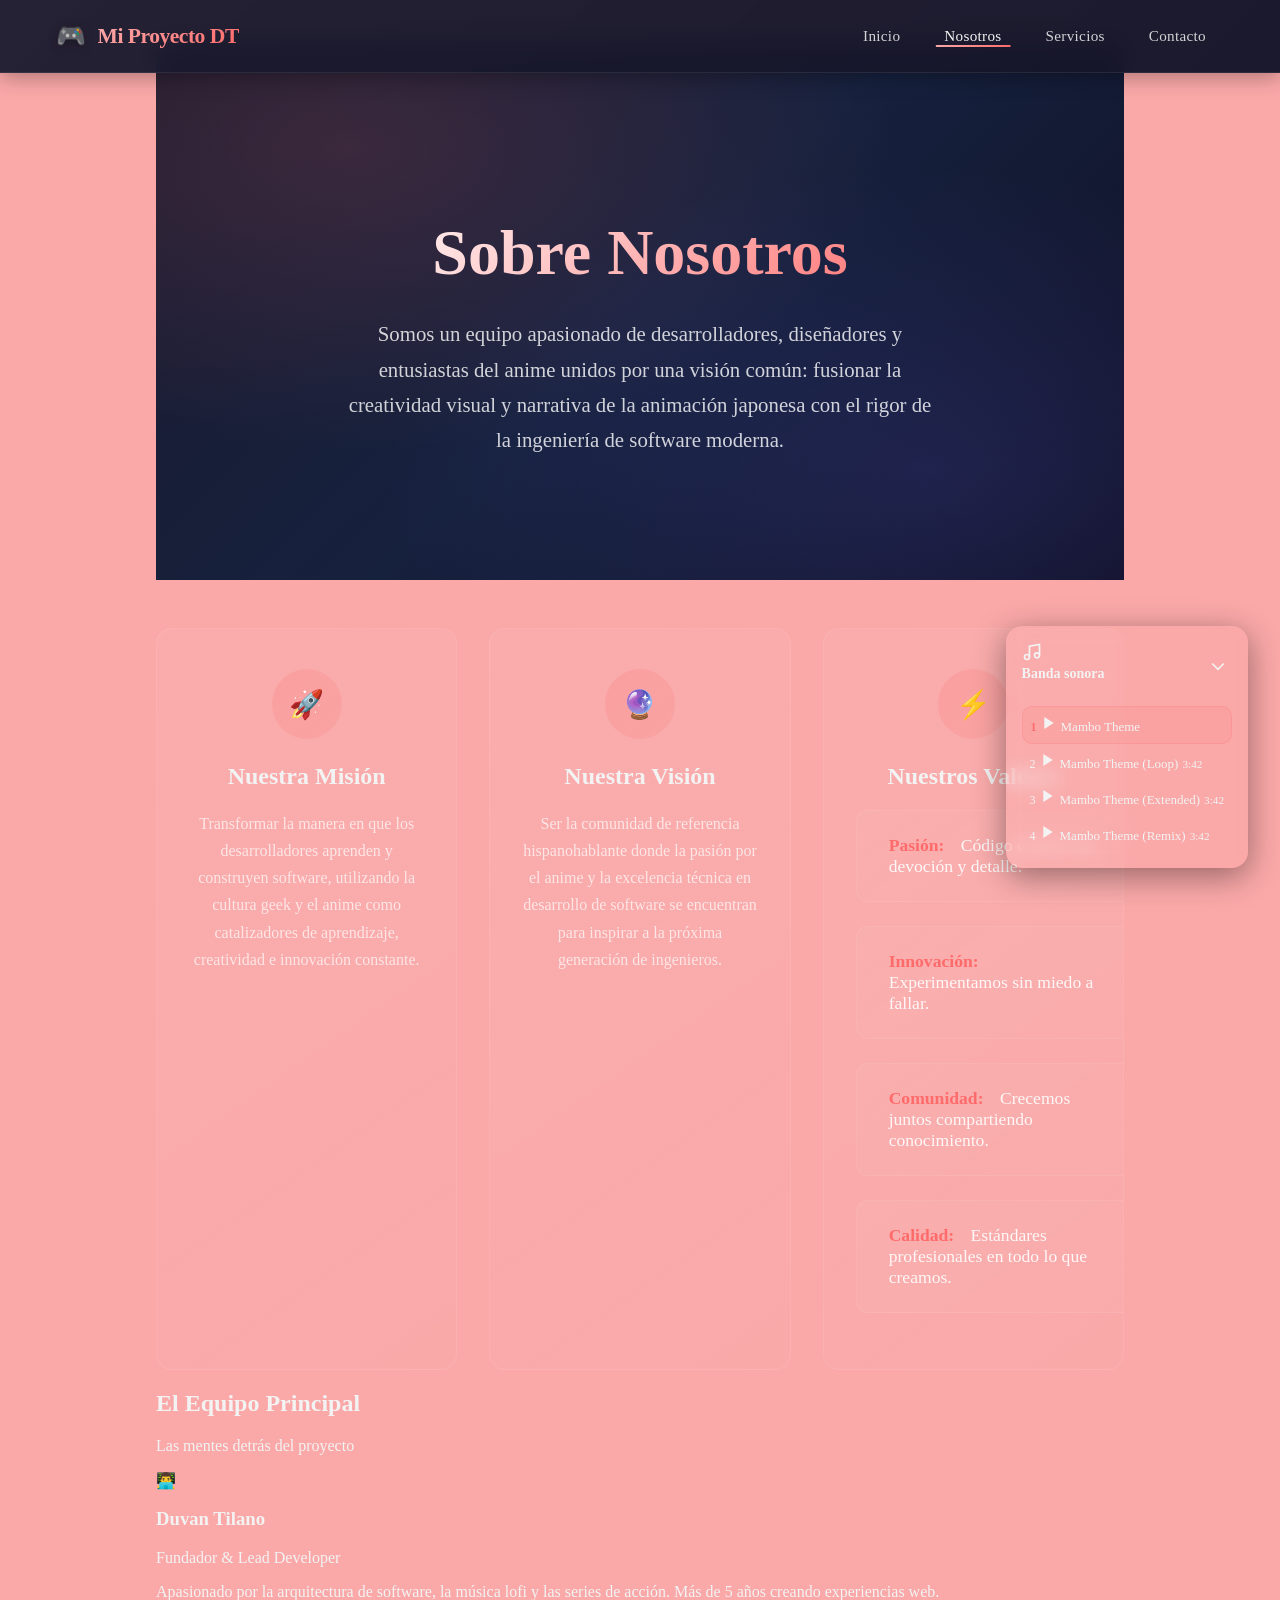
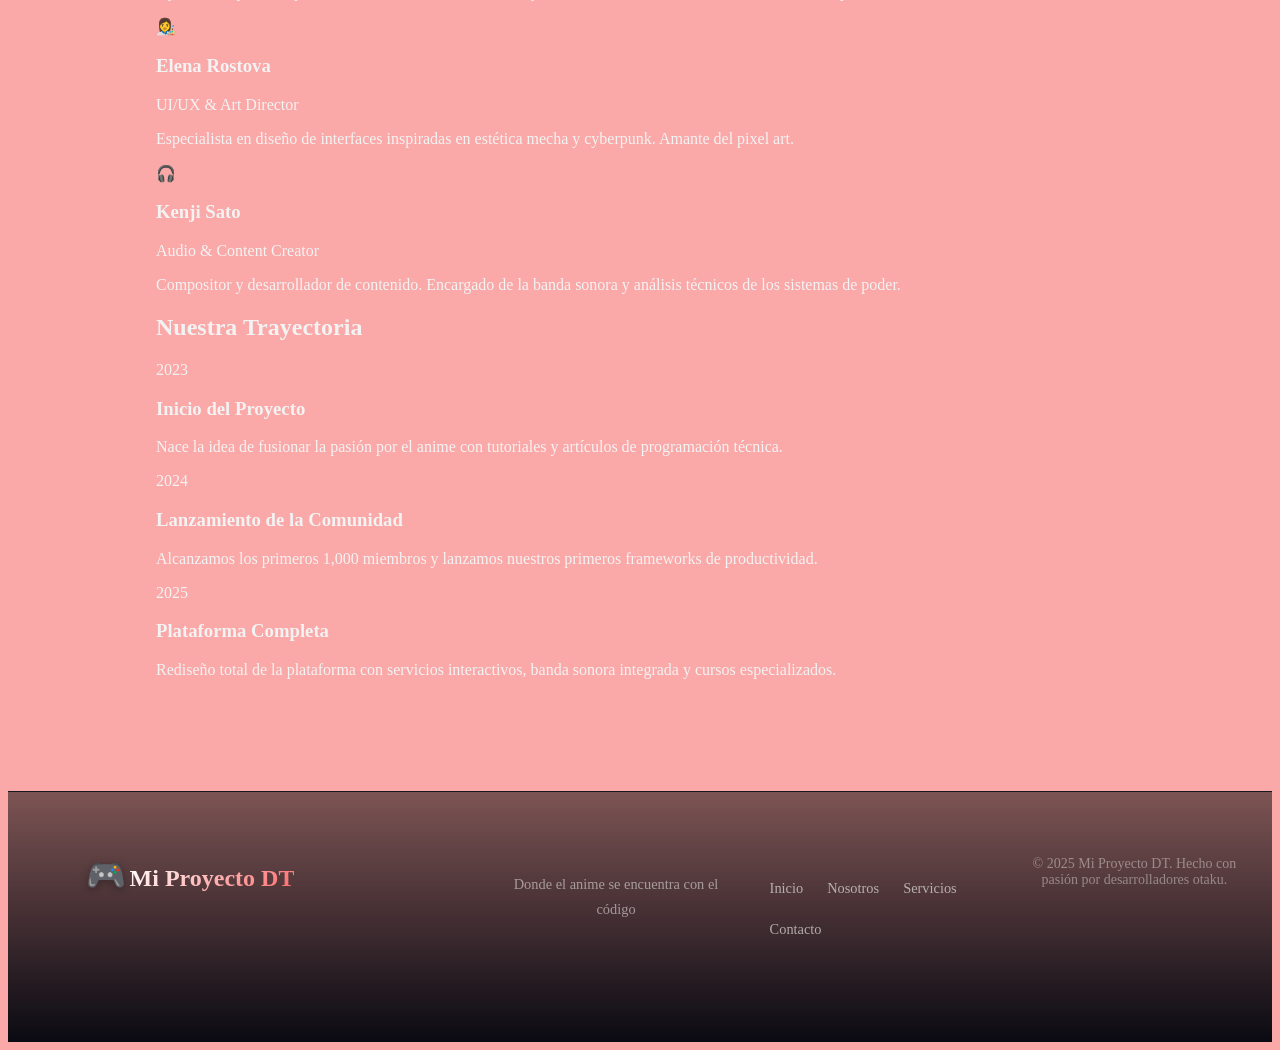
==== about-us.html @ bd137a47 "org" ====
<!doctype html>
<html lang="es" data-theme="dark">

<head>
  <meta charset="UTF-8" />
  <meta name="viewport" content="width=device-width, initial-scale=1.0" />
  <meta name="description" content="Conoce la historia, visión y equipo de Mi Proyecto DT" />
  <title>Sobre Nosotros - Mi Proyecto DT</title>
  <link rel="stylesheet" href="styles.css" />
</head>

<body>

  <header class="navigation-bar" role="navigation" aria-label="Main navigation">
    <nav class="nav-container">
      <a href="index.html" class="nav-logo" aria-label="Mi Proyecto DT - Home">
        <span class="logo-icon" aria-hidden="true">🎮</span>
        <span class="logo-text">Mi Proyecto DT</span>
      </a>
      <ul class="nav-menu" id="navMenu" role="menubar">
        <li role="none"><a href="index.html" class="nav-link" role="menuitem">Inicio</a></li>
        <li role="none"><a href="about-us.html" class="nav-link active" role="menuitem" aria-current="page">Nosotros</a>
        </li>
        <li role="none"><a href="services.html" class="nav-link" role="menuitem">Servicios</a></li>
        <li role="none"><a href="contact.html" class="nav-link" role="menuitem">Contacto</a></li>
      </ul>
      <button class="nav-toggle" id="navToggle" aria-label="Toggle navigation menu" aria-expanded="false"
        aria-controls="navMenu">
        <span class="hamburger" aria-hidden="true"></span>
      </button>
    </nav>
  </header>

  <main class="page-content">
    <section class="about-hero">
      <div class="about-hero-content">
        <h1>Sobre <span class="highlight">Nosotros</span></h1>
        <p class="hero-description">
          Somos un equipo apasionado de desarrolladores, diseñadores y entusiastas del anime
          unidos por una visión común: fusionar la creatividad visual y narrativa de la animación
          japonesa con el rigor de la ingeniería de software moderna.
        </p>
      </div>
    </section>

    <section class="about-grid-section">
      <div class="section-container">
        <div class="about-grid">
          <div class="about-card card-gradient-1">
            <div class="card-icon">🚀</div>
            <h2>Nuestra Misión</h2>
            <p>
              Transformar la manera en que los desarrolladores aprenden y construyen software,
              utilizando la cultura geek y el anime como catalizadores de aprendizaje,
              creatividad e innovación constante.
            </p>
          </div>

          <div class="about-card card-gradient-2">
            <div class="card-icon">🔮</div>
            <h2>Nuestra Visión</h2>
            <p>
              Ser la comunidad de referencia hispanohablante donde la pasión por el anime
              y la excelencia técnica en desarrollo de software se encuentran para inspirar
              a la próxima generación de ingenieros.
            </p>
          </div>

          <div class="about-card card-gradient-3">
            <div class="card-icon">⚡</div>
            <h2>Nuestros Valores</h2>
            <ul class="values-list">
              <li><strong>Pasión:</strong> Código escrito con devoción y detalle.</li>
              <li><strong>Innovación:</strong> Experimentamos sin miedo a fallar.</li>
              <li><strong>Comunidad:</strong> Crecemos juntos compartiendo conocimiento.</li>
              <li><strong>Calidad:</strong> Estándares profesionales en todo lo que creamos.</li>
            </ul>
          </div>
        </div>
      </div>
    </section>

    <section class="team-section">
      <div class="section-container">
        <h2 class="section-title">El Equipo Principal</h2>
        <p class="section-subtitle">Las mentes detrás del proyecto</p>

        <div class="team-grid">
          <div class="team-card">
            <div class="team-avatar">
              <span class="avatar-emoji">👨‍💻</span>
            </div>
            <h3>Duvan Tilano</h3>
            <p class="team-role">Fundador & Lead Developer</p>
            <p class="team-bio">Apasionado por la arquitectura de software, la música lofi y las series de acción. Más
              de 5 años creando experiencias web.</p>
          </div>

          <div class="team-card">
            <div class="team-avatar">
              <span class="avatar-emoji">👩‍🎨</span>
            </div>
            <h3>Elena Rostova</h3>
            <p class="team-role">UI/UX & Art Director</p>
            <p class="team-bio">Especialista en diseño de interfaces inspiradas en estética mecha y cyberpunk. Amante
              del pixel art.</p>
          </div>

          <div class="team-card">
            <div class="team-avatar">
              <span class="avatar-emoji">🎧</span>
            </div>
            <h3>Kenji Sato</h3>
            <p class="team-role">Audio & Content Creator</p>
            <p class="team-bio">Compositor y desarrollador de contenido. Encargado de la banda sonora y análisis
              técnicos de los sistemas de poder.</p>
          </div>
        </div>
      </div>
    </section>

    <section class="timeline-section">
      <div class="section-container">
        <h2 class="section-title">Nuestra Trayectoria</h2>
        <div class="timeline">
          <div class="timeline-item">
            <div class="timeline-dot"></div>
            <div class="timeline-content">
              <span class="timeline-date">2023</span>
              <h3>Inicio del Proyecto</h3>
              <p>Nace la idea de fusionar la pasión por el anime con tutoriales y artículos de programación técnica.</p>
            </div>
          </div>
          <div class="timeline-item">
            <div class="timeline-dot"></div>
            <div class="timeline-content">
              <span class="timeline-date">2024</span>
              <h3>Lanzamiento de la Comunidad</h3>
              <p>Alcanzamos los primeros 1,000 miembros y lanzamos nuestros primeros frameworks de productividad.</p>
            </div>
          </div>
          <div class="timeline-item">
            <div class="timeline-dot"></div>
            <div class="timeline-content">
              <span class="timeline-date">2025</span>
              <h3>Plataforma Completa</h3>
              <p>Rediseño total de la plataforma con servicios interactivos, banda sonora integrada y cursos
                especializados.</p>
            </div>
          </div>
        </div>
      </div>
    </section>
  </main>

  <footer class="site-footer">
    <div class="footer-content">
      <div class="footer-brand">
        <span class="logo-icon">🎮</span>
        <span class="logo-text">Mi Proyecto DT</span>
      </div>
      <p class="footer-tagline">Donde el anime se encuentra con el código</p>
      <div class="footer-links">
        <a href="index.html">Inicio</a>
        <a href="about-us.html">Nosotros</a>
        <a href="services.html">Servicios</a>
        <a href="contact.html">Contacto</a>
      </div>
      <p class="footer-copyright">&copy; 2025 Mi Proyecto DT. Hecho con pasión por desarrolladores otaku.</p>
    </div>
  </footer>

  <!-- Music Selector -->
  <div class="music-selector" id="musicSelector" role="region" aria-label="Reproductor de música">
    <div class="music-header">
      <div class="music-info">
        <svg class="music-icon" width="20" height="20" viewBox="0 0 24 24" fill="none" stroke="currentColor"
          stroke-width="2" aria-hidden="true">
          <path d="M9 18V5l12-2v13"></path>
          <circle cx="6" cy="18" r="3"></circle>
          <circle cx="18" cy="16" r="3"></circle>
        </svg>
        <span class="music-title">Banda sonora</span>
      </div>
      <button class="music-toggle" id="musicToggle" aria-label="Expandir/colapsar reproductor" aria-expanded="false">
        <svg class="expand-icon" width="20" height="20" viewBox="0 0 24 24" fill="none" stroke="currentColor"
          stroke-width="2" aria-hidden="true">
          <polyline points="5 15 12 22 19 15"></polyline>
        </svg>
      </button>
    </div>
    <div class="music-playlist">
      <div class="music-track active" data-src="mambo.mp3.mp3" data-title="Mambo Theme">
        <div class="track-info">
          <span class="track-number">1</span>
          <svg class="track-play-icon" width="16" height="16" viewBox="0 0 24 24" fill="currentColor"
            aria-hidden="true">
            <polygon points="5 3 19 12 5 21 5 3"></polygon>
          </svg>
          <span class="track-title">Mambo Theme</span>
          <span class="track-duration">3:42</span>
        </div>
      </div>
      <div class="music-track" data-src="mambo.mp3.mp3" data-title="Mambo Theme (Loop)">
        <div class="track-info">
          <span class="track-number">2</span>
          <svg class="track-play-icon" width="16" height="16" viewBox="0 0 24 24" fill="currentColor"
            aria-hidden="true">
            <polygon points="5 3 19 12 5 21 5 3"></polygon>
          </svg>
          <span class="track-title">Mambo Theme (Loop)</span>
          <span class="track-duration">3:42</span>
        </div>
      </div>
      <div class="music-track" data-src="mambo.mp3.mp3" data-title="Mambo Theme (Extended)">
        <div class="track-info">
          <span class="track-number">3</span>
          <svg class="track-play-icon" width="16" height="16" viewBox="0 0 24 24" fill="currentColor"
            aria-hidden="true">
            <polygon points="5 3 19 12 5 21 5 3"></polygon>
          </svg>
          <span class="track-title">Mambo Theme (Extended)</span>
          <span class="track-duration">3:42</span>
        </div>
      </div>
      <div class="music-track" data-src="mambo.mp3.mp3" data-title="Mambo Theme (Remix)">
        <div class="track-info">
          <span class="track-number">4</span>
          <svg class="track-play-icon" width="16" height="16" viewBox="0 0 24 24" fill="currentColor"
            aria-hidden="true">
            <polygon points="5 3 19 12 5 21 5 3"></polygon>
          </svg>
          <span class="track-title">Mambo Theme (Remix)</span>
          <span class="track-duration">3:42</span>
        </div>
      </div>
    </div>
  </div>

  <audio id="background-music" loop preload="metadata">
    <source src="mambo.mp3.mp3" type="audio/mpeg">
  </audio>

  <script>
    // Music Selector Logic
    (function () {
      const audio = document.getElementById('background-music');
      const selector = document.getElementById('musicSelector');
      const toggleBtn = document.getElementById('musicToggle');
      const tracks = document.querySelectorAll('.music-track');
      let isPlaying = false;
      let currentTrack = null;

      // Try to play on load (will be caught if autoplay blocked)
      function attemptAutoplay() {
        const playPromise = audio.play();
        if (playPromise !== undefined) {
          playPromise.then(() => {
            isPlaying = true;
            updatePlayState();
            console.log('Music started playing automatically');
          }).catch(() => {
            console.log('Autoplay prevented, waiting for user interaction...');
            setupInteractionListener();
          });
        }
      }

      function setupInteractionListener() {
        function playOnInteraction() {
          audio.play().catch(e => console.log('Playback failed:', e));
          document.removeEventListener('click', playOnInteraction);
          document.removeEventListener('keydown', playOnInteraction);
          document.removeEventListener('touchstart', playOnInteraction);
        }
        document.addEventListener('click', playOnInteraction);
        document.addEventListener('keydown', playOnInteraction);
        document.addEventListener('touchstart', playOnInteraction);
      }

      // Toggle playlist visibility
      toggleBtn.addEventListener('click', () => {
        selector.classList.toggle('collapsed');
        const expanded = !selector.classList.contains('collapsed');
        toggleBtn.setAttribute('aria-expanded', expanded);
      });

      // Track selection
      tracks.forEach(track => {
        track.addEventListener('click', () => {
          const src = track.dataset.src;
          const title = track.dataset.title;

          // Update active state
          tracks.forEach(t => t.classList.remove('active'));
          track.classList.add('active');

          // Change audio source
          audio.src = src;
          audio.load();

          // Play new track
          audio.play().then(() => {
            isPlaying = true;
            currentTrack = track;
            updatePlayState();
          }).catch(e => console.log('Playback failed:', e));
        });
      });

      // Update play/pause icons
      function updatePlayState() {
        const playIcon = currentTrack ? currentTrack.querySelector('.track-play-icon') : null;
        if (playIcon) {
          if (isPlaying) {
            playIcon.innerHTML = '<rect x="6" y="4" width="4" height="16"></rect><rect x="14" y="4" width="4" height="16"></rect>';
          } else {
            playIcon.innerHTML = '<polygon points="5 3 19 12 5 21 5 3"></polygon>';
          }
        }
      }

      // Audio events
      audio.addEventListener('play', () => { isPlaying = true; updatePlayState(); });
      audio.addEventListener('pause', () => { isPlaying = false; updatePlayState(); });
      audio.addEventListener('ended', () => {
        isPlaying = false;
        updatePlayState();
      });

      // Set initial volume
      audio.volume = 0.3;

      // Initialize
      attemptAutoplay();
    })();
  </script>

  <script>
    // Mobile menu toggle
    const navToggle = document.getElementById('navToggle');
    const navMenu = document.getElementById('navMenu');

    if (navToggle && navMenu) {
      navToggle.addEventListener('click', () => {
        const isExpanded = navToggle.getAttribute('aria-expanded') === 'true';
        navToggle.setAttribute('aria-expanded', !isExpanded);
        navMenu.classList.toggle('nav-menu--open');
      });

      // Close menu when clicking a link
      navMenu.querySelectorAll('.nav-link').forEach(link => {
        link.addEventListener('click', () => {
          navMenu.classList.remove('nav-menu--open');
          navToggle.setAttribute('aria-expanded', 'false');
        });
      });
    }
  </script>
</body>

</html>
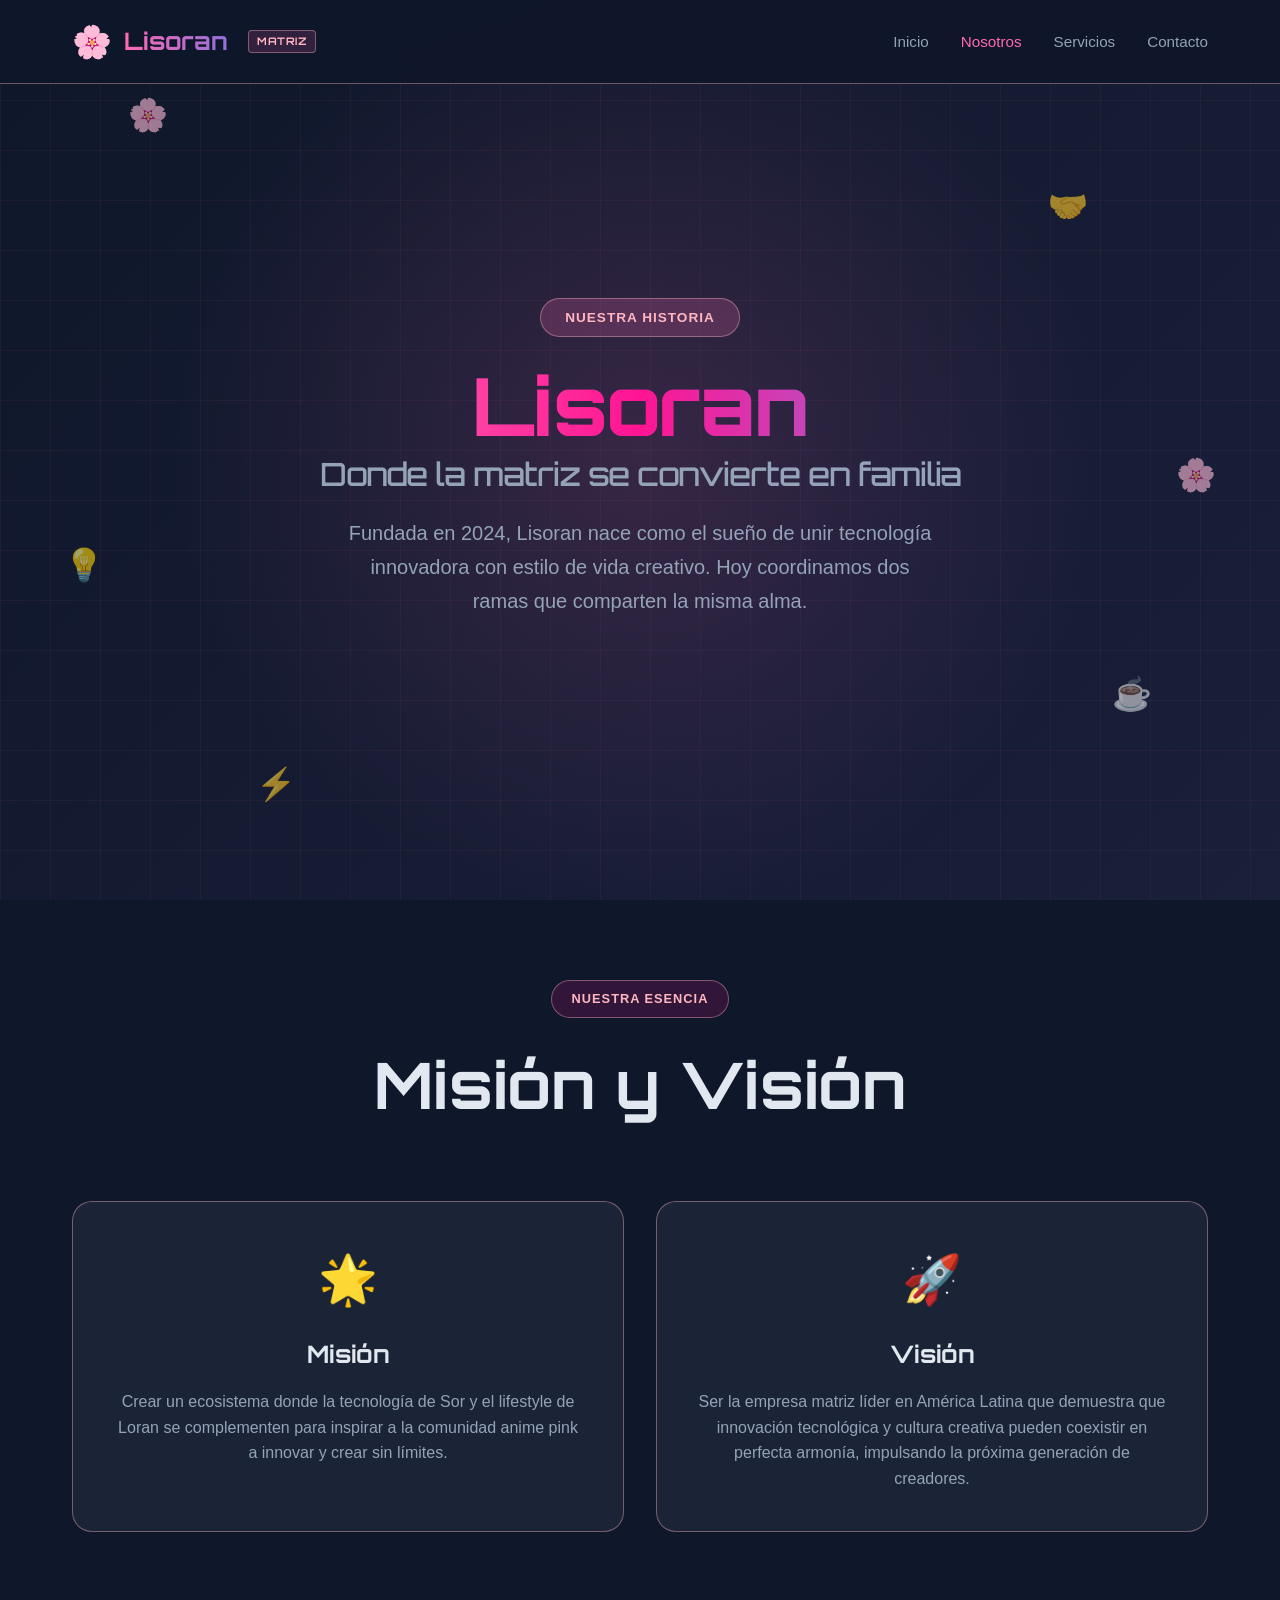
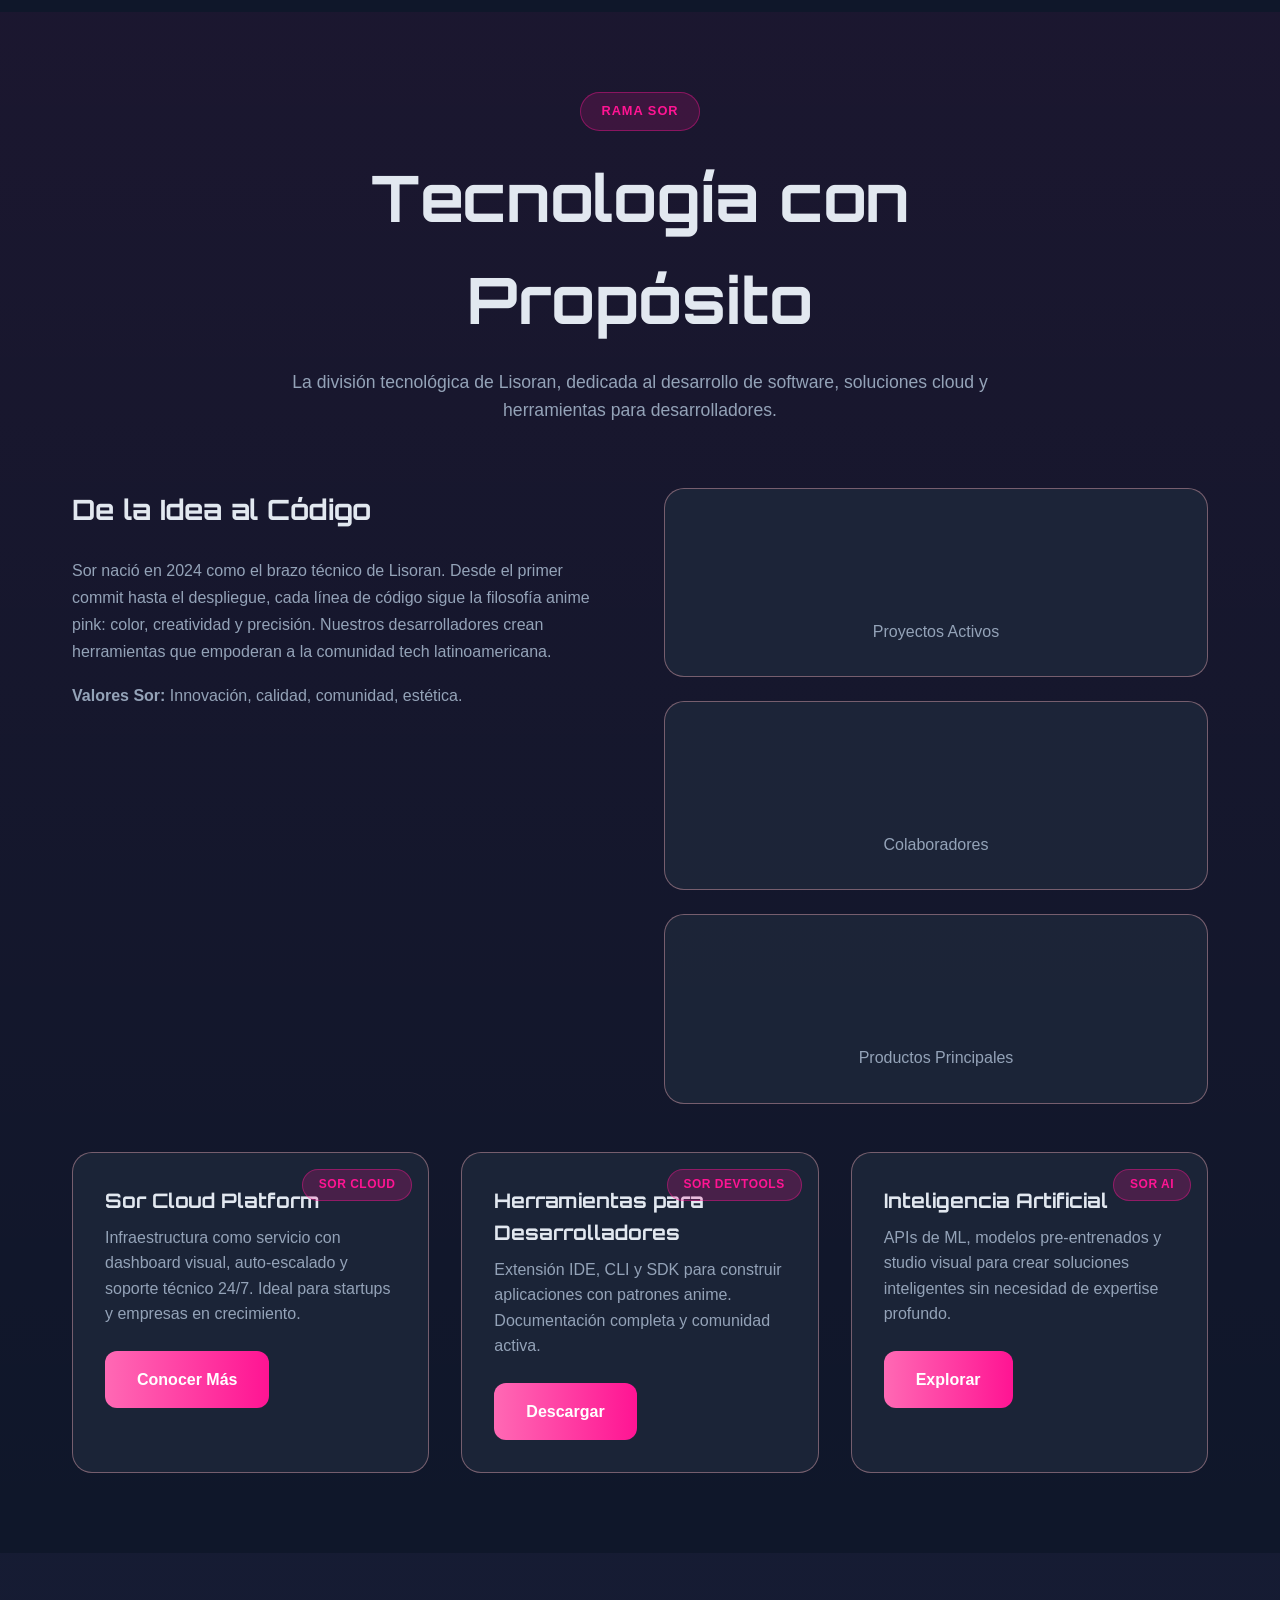
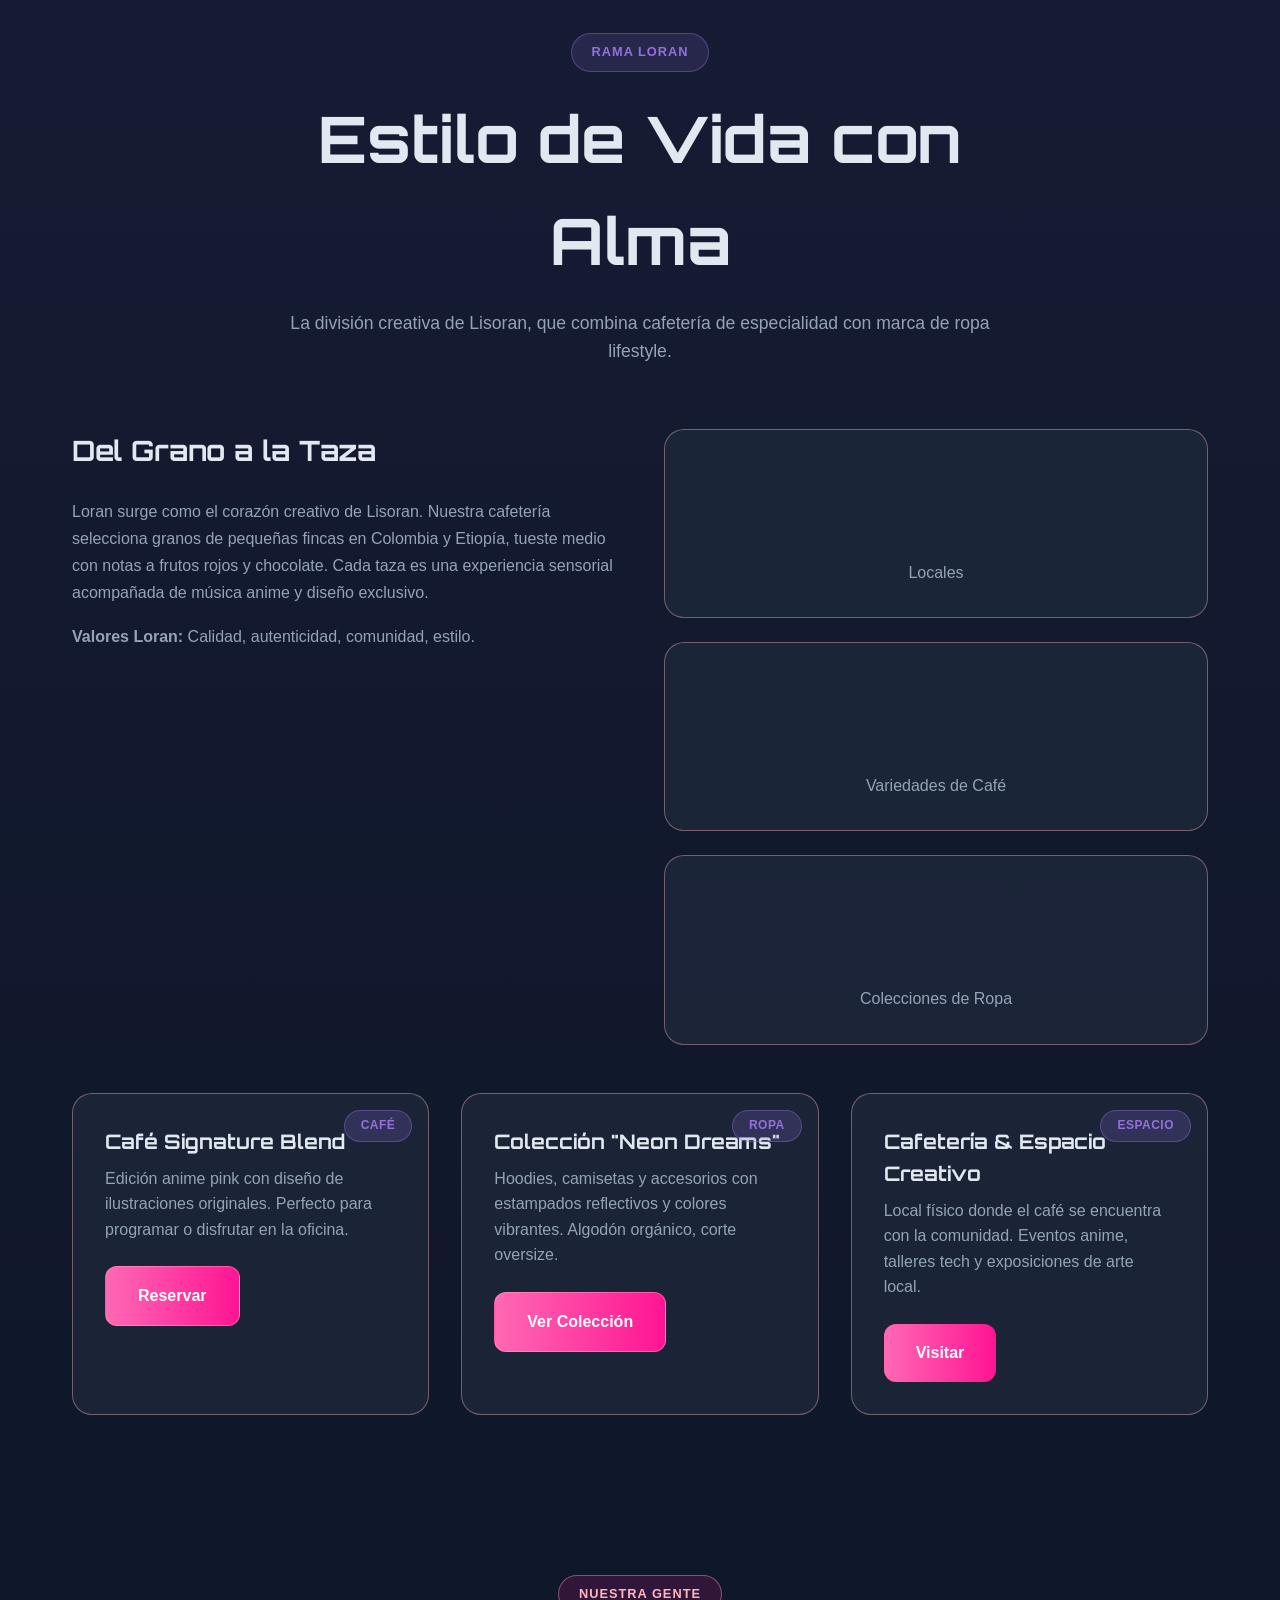
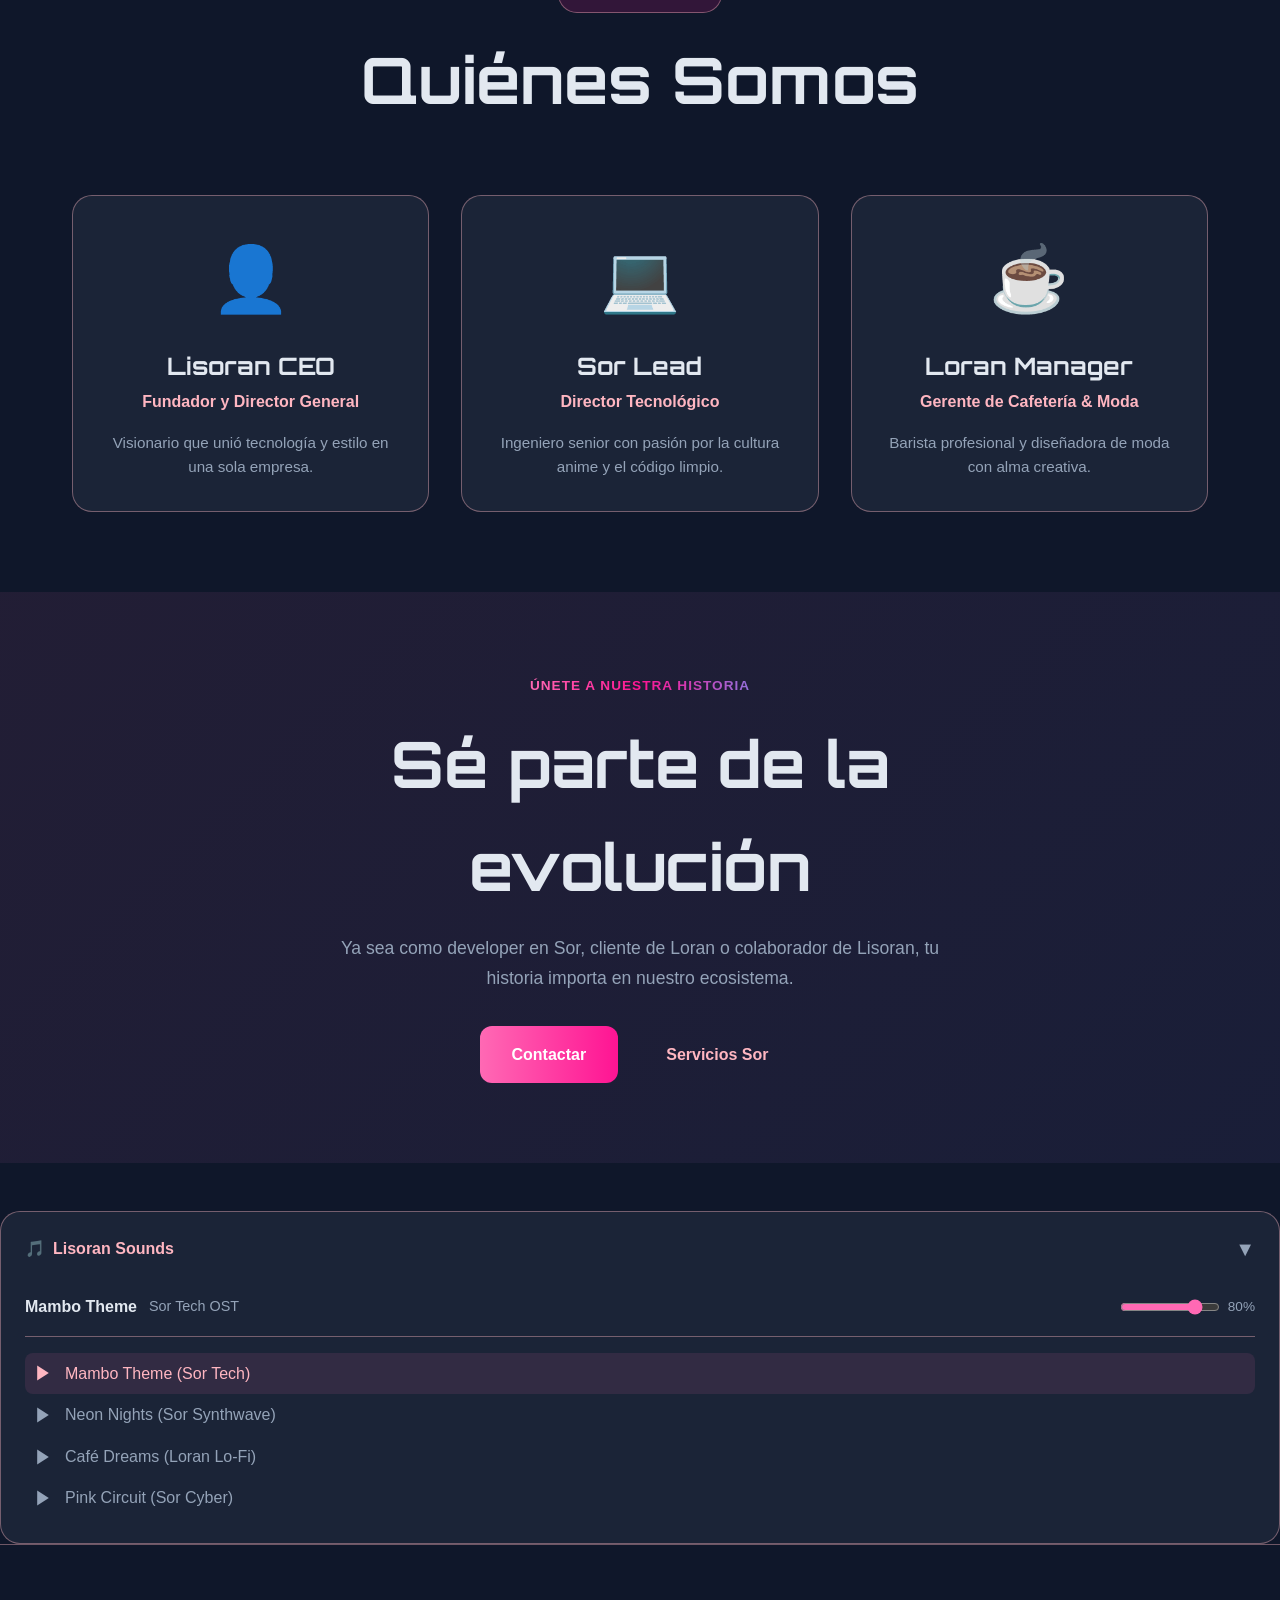
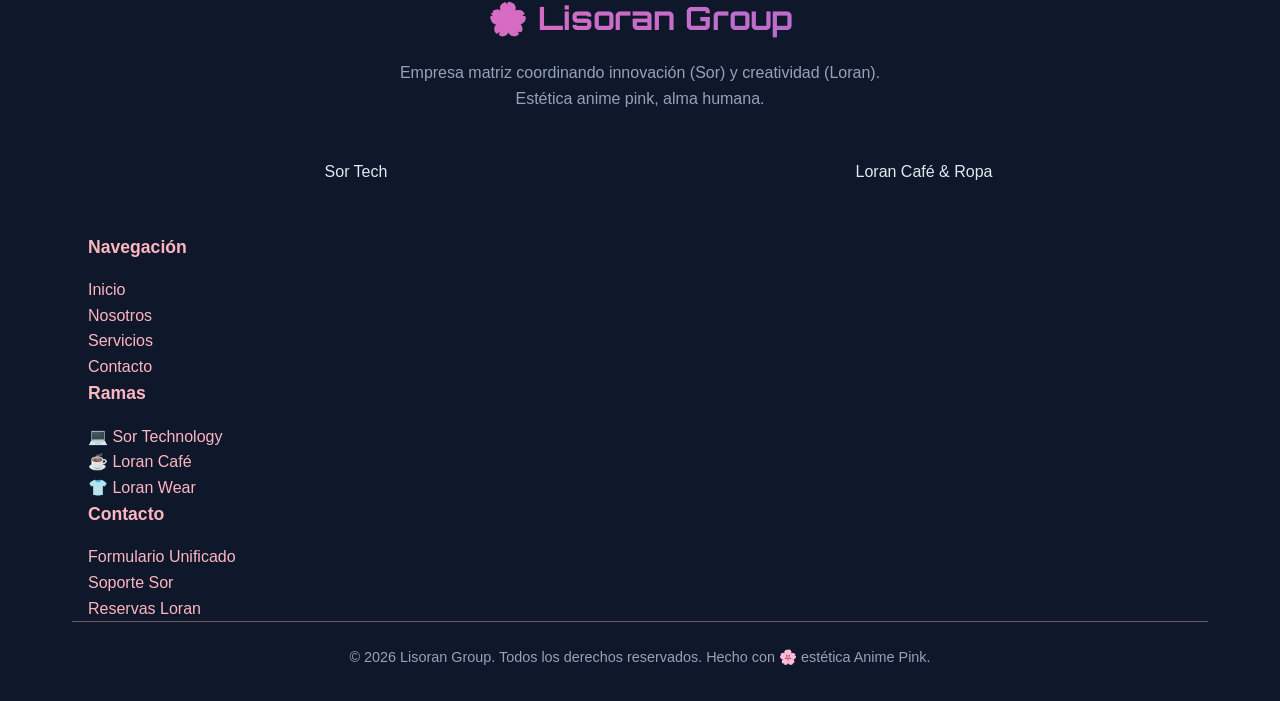
==== commit a32f0860: "lisoran 1" ====
--- a/about-us.html
+++ b/about-us.html
@@ -4,359 +4,382 @@
 <head>
   <meta charset="UTF-8" />
   <meta name="viewport" content="width=device-width, initial-scale=1.0" />
-  <meta name="description" content="Conoce la historia, visión y equipo de Mi Proyecto DT" />
-  <title>Sobre Nosotros - Mi Proyecto DT</title>
+  <meta name="description" content="Nosotros - Lisoran: Empresa matriz con dos ramas. Sor (Tecnología) y Loran (Cafetería & Ropa). Conoce nuestra historia y visión." />
+  <meta name="keywords" content="Lisoran, Sor, Loran, historia, misión, visión, anime pink" />
+  <title>Nosotros - Lisoran Group</title>
+  <link rel="preconnect" href="https://fonts.googleapis.com">
+  <link rel="preconnect" href="https://fonts.gstatic.com" crossorigin>
+  <link href="https://fonts.googleapis.com/css2?family=Orbitron:wght@400;700;900&family=Inter:wght@300;400;500;600&display=swap" rel="stylesheet">
   <link rel="stylesheet" href="styles.css" />
 </head>
 
 <body>
 
-  <header class="navigation-bar" role="navigation" aria-label="Main navigation">
+  <!-- Navigation Bar -->
+  <header class="navigation-bar" role="navigation" aria-label="Navegación principal">
     <nav class="nav-container">
-      <a href="index.html" class="nav-logo" aria-label="Mi Proyecto DT - Home">
-        <span class="logo-icon" aria-hidden="true">🎮</span>
-        <span class="logo-text">Mi Proyecto DT</span>
+      <a href="index.html" class="nav-logo" aria-label="Lisoran - Inicio">
+        <span class="logo-icon" aria-hidden="true">🌸</span>
+        <span class="logo-text">Lisoran</span>
+        <span class="logo-sub">Matriz</span>
       </a>
+
+      <button class="nav-toggle" id="navToggle" aria-label="Abrir menú" aria-expanded="false" aria-controls="navMenu">
+        <span class="hamburger"></span>
+      </button>
+
       <ul class="nav-menu" id="navMenu" role="menubar">
         <li role="none"><a href="index.html" class="nav-link" role="menuitem">Inicio</a></li>
-        <li role="none"><a href="about-us.html" class="nav-link active" role="menuitem" aria-current="page">Nosotros</a>
-        </li>
+        <li role="none"><a href="about-us.html" class="nav-link active" role="menuitem">Nosotros</a></li>
         <li role="none"><a href="services.html" class="nav-link" role="menuitem">Servicios</a></li>
         <li role="none"><a href="contact.html" class="nav-link" role="menuitem">Contacto</a></li>
       </ul>
-      <button class="nav-toggle" id="navToggle" aria-label="Toggle navigation menu" aria-expanded="false"
-        aria-controls="navMenu">
-        <span class="hamburger" aria-hidden="true"></span>
-      </button>
     </nav>
   </header>
 
-  <main class="page-content">
-    <section class="about-hero">
-      <div class="about-hero-content">
-        <h1>Sobre <span class="highlight">Nosotros</span></h1>
+  <!-- Main Content -->
+  <main>
+
+    <!-- Hero Section -->
+    <section class="hero" aria-labelledby="hero-title">
+      <div class="hero-bg" aria-hidden="true">
+        <div class="grid-overlay"></div>
+        <div class="floating-shapes">
+          <span class="shape">🌸</span>
+          <span class="shape">🤝</span>
+          <span class="shape">💡</span>
+          <span class="shape">☕</span>
+          <span class="shape">⚡</span>
+          <span class="shape">🌸</span>
+        </div>
+      </div>
+
+      <div class="hero-content">
+        <div class="hero-badge brand-lisoran">Nuestra Historia</div>
+        <h1 id="hero-title" class="hero-title">
+          <span class="title-main">Lisoran</span>
+          <span class="title-sub">Donde la matriz se convierte en familia</span>
+        </h1>
         <p class="hero-description">
-          Somos un equipo apasionado de desarrolladores, diseñadores y entusiastas del anime
-          unidos por una visión común: fusionar la creatividad visual y narrativa de la animación
-          japonesa con el rigor de la ingeniería de software moderna.
+          Fundada en 2024, Lisoran nace como el sueño de unir tecnología innovadora 
+          con estilo de vida creativo. Hoy coordinamos dos ramas que comparten la misma alma.
         </p>
       </div>
     </section>
 
-    <section class="about-grid-section">
-      <div class="section-container">
-        <div class="about-grid">
-          <div class="about-card card-gradient-1">
-            <div class="card-icon">🚀</div>
-            <h2>Nuestra Misión</h2>
+    <!-- Mission & Vision Section -->
+    <section class="section mission-section" aria-labelledby="mission-title">
+      <div class="container">
+        <header class="section-header">
+          <div class="section-badge brand-lisoran">Nuestra Esencia</div>
+          <h2 id="mission-title" class="section-title">Misión y Visión</h2>
+        </header>
+
+        <div class="mission-grid">
+          <article class="mission-card lisoran-card">
+            <div class="mission-icon">🌟</div>
+            <h3 class="mission-title">Misión</h3>
+            <p class="mission-description">
+              Crear un ecosistema donde la tecnología de Sor y el lifestyle de Loran 
+              se complementen para inspirar a la comunidad anime pink a innovar 
+              y crear sin límites.
+            </p>
+          </article>
+          <article class="mission-card lisoran-card">
+            <div class="mission-icon">🚀</div>
+            <h3 class="mission-title">Visión</h3>
+            <p class="mission-description">
+              Ser la empresa matriz líder en América Latina que demuestra que 
+              innovación tecnológica y cultura creativa pueden coexistir en perfecta 
+              armonía, impulsando la próxima generación de creadores.
+            </p>
+          </article>
+        </div>
+      </div>
+    </section>
+
+    <!-- Sor Technology Section -->
+    <section class="section sor-section" aria-labelledby="sor-title">
+      <div class="container">
+        <header class="section-header">
+          <div class="section-badge brand-sor">Rama Sor</div>
+          <h2 id="sor-title" class="section-title">Tecnología con Propósito</h2>
+          <p class="section-description">
+            La división tecnológica de Lisoran, dedicada al desarrollo de software, 
+            soluciones cloud y herramientas para desarrolladores.
+          </p>
+        </header>
+
+        <div class="sor-content">
+          <div class="sor-story">
+            <h3>De la Idea al Código</h3>
             <p>
-              Transformar la manera en que los desarrolladores aprenden y construyen software,
-              utilizando la cultura geek y el anime como catalizadores de aprendizaje,
-              creatividad e innovación constante.
-            </p>
-          </div>
-
-          <div class="about-card card-gradient-2">
-            <div class="card-icon">🔮</div>
-            <h2>Nuestra Visión</h2>
+              Sor nació en 2024 como el brazo técnico de Lisoran. Desde el primer 
+              commit hasta el despliegue, cada línea de código sigue la filosofía 
+              anime pink: color, creatividad y precisión. Nuestros desarrolladores 
+              crean herramientas que empoderan a la comunidad tech latinoamericana.
+            </p>
             <p>
-              Ser la comunidad de referencia hispanohablante donde la pasión por el anime
-              y la excelencia técnica en desarrollo de software se encuentran para inspirar
-              a la próxima generación de ingenieros.
-            </p>
-          </div>
-
-          <div class="about-card card-gradient-3">
-            <div class="card-icon">⚡</div>
-            <h2>Nuestros Valores</h2>
-            <ul class="values-list">
-              <li><strong>Pasión:</strong> Código escrito con devoción y detalle.</li>
-              <li><strong>Innovación:</strong> Experimentamos sin miedo a fallar.</li>
-              <li><strong>Comunidad:</strong> Crecemos juntos compartiendo conocimiento.</li>
-              <li><strong>Calidad:</strong> Estándares profesionales en todo lo que creamos.</li>
-            </ul>
-          </div>
-        </div>
-      </div>
-    </section>
-
-    <section class="team-section">
-      <div class="section-container">
-        <h2 class="section-title">El Equipo Principal</h2>
-        <p class="section-subtitle">Las mentes detrás del proyecto</p>
+              <strong>Valores Sor:</strong> Innovación, calidad, comunidad, estética.
+            </p>
+          </div>
+
+          <div class="sor-stats">
+            <div class="stat">
+              <span class="stat-number">15</span>
+              <span class="stat-label">Proyectos Activos</span>
+            </div>
+            <div class="stat">
+              <span class="stat-number">50</span>
+              <span class="stat-label">Colaboradores</span>
+            </div>
+            <div class="stat">
+              <span class="stat-number">3</span>
+              <span class="stat-label">Productos Principales</span>
+            </div>
+          </div>
+        </div>
+
+        <div class="sor-products">
+          <article class="product-card">
+            <div class="product-badge brand-sor">Sor Cloud</div>
+            <h4>Sor Cloud Platform</h4>
+            <p>Infraestructura como servicio con dashboard visual, auto-escalado y 
+            soporte técnico 24/7. Ideal para startups y empresas en crecimiento.</p>
+            <a href="services.html#sor-cloud" class="btn-anime btn-anime-primary btn-brand">
+              <span>Conocer Más</span>
+            </a>
+          </article>
+          <article class="product-card">
+            <div class="product-badge brand-sor">Sor DevTools</div>
+            <h4>Herramientas para Desarrolladores</h4>
+            <p>Extensión IDE, CLI y SDK para construir aplicaciones con patrones 
+            anime. Documentación completa y comunidad activa.</p>
+            <a href="services.html#sor-devtools" class="btn-anime btn-anime-primary btn-brand">
+              <span>Descargar</span>
+            </a>
+          </article>
+          <article class="product-card">
+            <div class="product-badge brand-sor">Sor AI</div>
+            <h4>Inteligencia Artificial</h4>
+            <p>APIs de ML, modelos pre-entrenados y studio visual para crear 
+            soluciones inteligentes sin necesidad de expertise profundo.</p>
+            <a href="services.html#sor-ai" class="btn-anime btn-anime-primary btn-brand">
+              <span>Explorar</span>
+            </a>
+          </article>
+        </div>
+      </div>
+    </section>
+
+    <!-- Loran Section -->
+    <section class="section loran-section" aria-labelledby="loran-title">
+      <div class="container">
+        <header class="section-header">
+          <div class="section-badge brand-loran">Rama Loran</div>
+          <h2 id="loran-title" class="section-title">Estilo de Vida con Alma</h2>
+          <p class="section-description">
+            La división creativa de Lisoran, que combina cafetería de especialidad 
+            con marca de ropa lifestyle.
+          </p>
+        </header>
+
+        <div class="loran-content">
+          <div class="loran-story">
+            <h3>Del Grano a la Taza</h3>
+            <p>
+              Loran surge como el corazón creativo de Lisoran. Nuestra cafetería 
+              selecciona granos de pequeñas fincas en Colombia y Etiopía, 
+              tueste medio con notas a frutos rojos y chocolate. Cada taza es 
+              una experiencia sensorial acompañada de música anime y diseño 
+              exclusivo.
+            </p>
+            <p>
+              <strong>Valores Loran:</strong> Calidad, autenticidad, comunidad, estilo.
+            </p>
+          </div>
+
+          <div class="loran-stats">
+            <div class="stat">
+              <span class="stat-number">3</span>
+              <span class="stat-label">Locales</span>
+            </div>
+            <div class="stat">
+              <span class="stat-number">12</span>
+              <span class="stat-label">Variedades de Café</span>
+            </div>
+            <div class="stat">
+              <span class="stat-number">5</span>
+              <span class="stat-label">Colecciones de Ropa</span>
+            </div>
+          </div>
+        </div>
+
+        <div class="loran-products">
+          <article class="product-card">
+            <div class="product-badge brand-loran">Café</div>
+            <h4>Café Signature Blend</h4>
+            <p>Edición anime pink con diseño de ilustraciones originales. 
+            Perfecto para programar o disfrutar en la oficina.</p>
+            <a href="contact.html#loran-section" class="btn-anime btn-anime-secondary btn-brand">
+              <span>Reservar</span>
+            </a>
+          </article>
+          <article class="product-card">
+            <div class="product-badge brand-loran">Ropa</div>
+            <h4>Colección "Neon Dreams"</h4>
+            <p>Hoodies, camisetas y accesorios con estampados reflectivos y 
+            colores vibrantes. Algodón orgánico, corte oversize.</p>
+            <a href="contact.html#loran-section" class="btn-anime btn-anime-secondary btn-brand">
+              <span>Ver Colección</span>
+            </a>
+          </article>
+          <article class="product-card">
+            <div class="product-badge brand-loran">Espacio</div>
+            <h4>Cafetería & Espacio Creativo</h4>
+            <p>Local físico donde el café se encuentra con la comunidad. 
+            Eventos anime, talleres tech y exposiciones de arte local.</p>
+            <a href="contact.html#loran-section" class="btn-anime btn-anie-secondary btn-brand">
+              <span>Visitar</span>
+            </a>
+          </article>
+        </div>
+      </div>
+    </section>
+
+    <!-- Team & Community Section -->
+    <section class="section team-section" aria-labelledby="team-title">
+      <div class="container">
+        <header class="section-header">
+          <div class="section-badge brand-lisoran">Nuestra Gente</div>
+          <h2 id="team-title" class="section-title">Quiénes Somos</h2>
+        </header>
 
         <div class="team-grid">
-          <div class="team-card">
-            <div class="team-avatar">
-              <span class="avatar-emoji">👨‍💻</span>
-            </div>
-            <h3>Duvan Tilano</h3>
-            <p class="team-role">Fundador & Lead Developer</p>
-            <p class="team-bio">Apasionado por la arquitectura de software, la música lofi y las series de acción. Más
-              de 5 años creando experiencias web.</p>
-          </div>
-
-          <div class="team-card">
-            <div class="team-avatar">
-              <span class="avatar-emoji">👩‍🎨</span>
-            </div>
-            <h3>Elena Rostova</h3>
-            <p class="team-role">UI/UX & Art Director</p>
-            <p class="team-bio">Especialista en diseño de interfaces inspiradas en estética mecha y cyberpunk. Amante
-              del pixel art.</p>
-          </div>
-
-          <div class="team-card">
-            <div class="team-avatar">
-              <span class="avatar-emoji">🎧</span>
-            </div>
-            <h3>Kenji Sato</h3>
-            <p class="team-role">Audio & Content Creator</p>
-            <p class="team-bio">Compositor y desarrollador de contenido. Encargado de la banda sonora y análisis
-              técnicos de los sistemas de poder.</p>
-          </div>
-        </div>
-      </div>
-    </section>
-
-    <section class="timeline-section">
-      <div class="section-container">
-        <h2 class="section-title">Nuestra Trayectoria</h2>
-        <div class="timeline">
-          <div class="timeline-item">
-            <div class="timeline-dot"></div>
-            <div class="timeline-content">
-              <span class="timeline-date">2023</span>
-              <h3>Inicio del Proyecto</h3>
-              <p>Nace la idea de fusionar la pasión por el anime con tutoriales y artículos de programación técnica.</p>
-            </div>
-          </div>
-          <div class="timeline-item">
-            <div class="timeline-dot"></div>
-            <div class="timeline-content">
-              <span class="timeline-date">2024</span>
-              <h3>Lanzamiento de la Comunidad</h3>
-              <p>Alcanzamos los primeros 1,000 miembros y lanzamos nuestros primeros frameworks de productividad.</p>
-            </div>
-          </div>
-          <div class="timeline-item">
-            <div class="timeline-dot"></div>
-            <div class="timeline-content">
-              <span class="timeline-date">2025</span>
-              <h3>Plataforma Completa</h3>
-              <p>Rediseño total de la plataforma con servicios interactivos, banda sonora integrada y cursos
-                especializados.</p>
-            </div>
-          </div>
-        </div>
-      </div>
-    </section>
+          <article class="team-card">
+            <div class="team-avatar">👤</div>
+            <h3>Lisoran CEO</h3>
+            <p class="team-role">Fundador y Director General</p>
+            <p class="team-desc">Visionario que unió tecnología y estilo en una sola empresa.</p>
+          </article>
+          <article class="team-card">
+            <div class="team-avatar">💻</div>
+            <h3>Sor Lead</h3>
+            <p class="team-role">Director Tecnológico</p>
+            <p class="team-desc">Ingeniero senior con pasión por la cultura anime y el código limpio.</p>
+          </article>
+          <article class="team-card">
+            <div class="team-avatar">☕</div>
+            <h3>Loran Manager</h3>
+            <p class="team-role">Gerente de Cafetería & Moda</p>
+            <p class="team-desc">Barista profesional y diseñadora de moda con alma creativa.</p>
+          </article>
+        </div>
+      </div>
+    </section>
+
+    <!-- CTA Section -->
+    <section class="section cta-section" aria-labelledby="cta-title">
+      <div class="container">
+        <div class="cta-content">
+          <div class="cta-badge brand-lisoran">Únete a Nuestra Historia</div>
+          <h2 id="cta-title" class="cta-title">Sé parte de la evolución</h2>
+          <p class="cta-description">
+            Ya sea como developer en Sor, cliente de Loran o colaborador de Lisoran, 
+            tu historia importa en nuestro ecosistema.
+          </p>
+          <div class="cta-actions">
+            <a href="contact.html" class="btn-anime btn-anime-primary btn-anime-lg">
+              <span>Contactar</span>
+            </a>
+            <a href="services.html" class="btn-anime btn-anime-outline btn-anime-lg">Servicios Sor</a>
+          </div>
+        </div>
+      </div>
+    </section>
+
   </main>
 
+  <!-- Global Audio Element & Music Player Widget -->
+  <audio id="bgAudio" preload="auto">
+    <source src="mambo.mp3.mp3" type="audio/mpeg" />
+  </audio>
+
+  <div class="music-selector collapsed" id="musicSelector" aria-label="Reproductor de música Lisoran">
+    <div class="music-header">
+      <div class="music-title">
+        <span>🎵</span>
+        <span>Lisoran Sounds</span>
+      </div>
+      <button class="music-toggle" id="musicToggleBtn" aria-expanded="false" aria-label="Toggle playlist">▼</button>
+    </div>
+
+    <div class="music-current">
+      <div class="music-current-info">
+        <div class="music-current-title" id="currentTrackTitle">Mambo Theme</div>
+        <div class="music-current-artist" id="currentTrackArtist">Sor Tech OST</div>
+      </div>
+      <div class="volume-control">
+        <label for="volumeSlider" class="sr-only">Volumen</label>
+        <input type="range" id="volumeSlider" min="0" max="1" step="0.1" value="0.8" aria-label="Control de volumen">
+        <span class="volume-value">80%</span>
+      </div>
+    </div>
+
+    <ul class="music-playlist" id="musicPlaylist"></ul>
+  </div>
+
+  <!-- Site Footer -->
   <footer class="site-footer">
-    <div class="footer-content">
-      <div class="footer-brand">
-        <span class="logo-icon">🎮</span>
-        <span class="logo-text">Mi Proyecto DT</span>
-      </div>
-      <p class="footer-tagline">Donde el anime se encuentra con el código</p>
-      <div class="footer-links">
-        <a href="index.html">Inicio</a>
-        <a href="about-us.html">Nosotros</a>
-        <a href="services.html">Servicios</a>
-        <a href="contact.html">Contacto</a>
-      </div>
-      <p class="footer-copyright">&copy; 2025 Mi Proyecto DT. Hecho con pasión por desarrolladores otaku.</p>
+    <div class="container">
+      <div class="footer-content">
+        <div class="footer-brand">
+          <div class="logo-text">🌸 Lisoran Group</div>
+          <p>Empresa matriz coordinando innovación (Sor) y creatividad (Loran). 
+          Estética anime pink, alma humana.</p>
+          <div class="footer-brands">
+            <span class="footer-brand-tag brand-sor">Sor Tech</span>
+            <span class="footer-brand-tag brand-loran">Loran Café & Ropa</span>
+          </div>
+        </div>
+
+        <div class="footer-col">
+          <h4>Navegación</h4>
+          <ul>
+            <li><a href="index.html">Inicio</a></li>
+            <li><a href="about-us.html">Nosotros</a></li>
+            <li><a href="services.html">Servicios</a></li>
+            <li><a href="contact.html">Contacto</a></li>
+          </ul>
+        </div>
+
+        <div class="footer-col">
+          <h4>Ramas</h4>
+          <ul>
+            <li><a href="services.html">💻 Sor Technology</a></li>
+            <li><a href="contact.html#loran-section">☕ Loran Café</a></li>
+            <li><a href="contact.html#loran-section">👕 Loran Wear</a></li>
+          </ul>
+        </div>
+
+        <div class="footer-col">
+          <h4>Contacto</h4>
+          <ul>
+            <li><a href="contact.html">Formulario Unificado</a></li>
+            <li><a href="#">Soporte Sor</a></li>
+            <li><a href="#">Reservas Loran</a></li>
+          </ul>
+        </div>
+      </div>
+
+      <div class="footer-bottom">
+        <p>&copy; 2026 Lisoran Group. Todos los derechos reservados. Hecho con 🌸 estética Anime Pink.</p>
+      </div>
     </div>
   </footer>
 
-  <!-- Music Selector -->
-  <div class="music-selector" id="musicSelector" role="region" aria-label="Reproductor de música">
-    <div class="music-header">
-      <div class="music-info">
-        <svg class="music-icon" width="20" height="20" viewBox="0 0 24 24" fill="none" stroke="currentColor"
-          stroke-width="2" aria-hidden="true">
-          <path d="M9 18V5l12-2v13"></path>
-          <circle cx="6" cy="18" r="3"></circle>
-          <circle cx="18" cy="16" r="3"></circle>
-        </svg>
-        <span class="music-title">Banda sonora</span>
-      </div>
-      <button class="music-toggle" id="musicToggle" aria-label="Expandir/colapsar reproductor" aria-expanded="false">
-        <svg class="expand-icon" width="20" height="20" viewBox="0 0 24 24" fill="none" stroke="currentColor"
-          stroke-width="2" aria-hidden="true">
-          <polyline points="5 15 12 22 19 15"></polyline>
-        </svg>
-      </button>
-    </div>
-    <div class="music-playlist">
-      <div class="music-track active" data-src="mambo.mp3.mp3" data-title="Mambo Theme">
-        <div class="track-info">
-          <span class="track-number">1</span>
-          <svg class="track-play-icon" width="16" height="16" viewBox="0 0 24 24" fill="currentColor"
-            aria-hidden="true">
-            <polygon points="5 3 19 12 5 21 5 3"></polygon>
-          </svg>
-          <span class="track-title">Mambo Theme</span>
-          <span class="track-duration">3:42</span>
-        </div>
-      </div>
-      <div class="music-track" data-src="mambo.mp3.mp3" data-title="Mambo Theme (Loop)">
-        <div class="track-info">
-          <span class="track-number">2</span>
-          <svg class="track-play-icon" width="16" height="16" viewBox="0 0 24 24" fill="currentColor"
-            aria-hidden="true">
-            <polygon points="5 3 19 12 5 21 5 3"></polygon>
-          </svg>
-          <span class="track-title">Mambo Theme (Loop)</span>
-          <span class="track-duration">3:42</span>
-        </div>
-      </div>
-      <div class="music-track" data-src="mambo.mp3.mp3" data-title="Mambo Theme (Extended)">
-        <div class="track-info">
-          <span class="track-number">3</span>
-          <svg class="track-play-icon" width="16" height="16" viewBox="0 0 24 24" fill="currentColor"
-            aria-hidden="true">
-            <polygon points="5 3 19 12 5 21 5 3"></polygon>
-          </svg>
-          <span class="track-title">Mambo Theme (Extended)</span>
-          <span class="track-duration">3:42</span>
-        </div>
-      </div>
-      <div class="music-track" data-src="mambo.mp3.mp3" data-title="Mambo Theme (Remix)">
-        <div class="track-info">
-          <span class="track-number">4</span>
-          <svg class="track-play-icon" width="16" height="16" viewBox="0 0 24 24" fill="currentColor"
-            aria-hidden="true">
-            <polygon points="5 3 19 12 5 21 5 3"></polygon>
-          </svg>
-          <span class="track-title">Mambo Theme (Remix)</span>
-          <span class="track-duration">3:42</span>
-        </div>
-      </div>
-    </div>
-  </div>
-
-  <audio id="background-music" loop preload="metadata">
-    <source src="mambo.mp3.mp3" type="audio/mpeg">
-  </audio>
-
-  <script>
-    // Music Selector Logic
-    (function () {
-      const audio = document.getElementById('background-music');
-      const selector = document.getElementById('musicSelector');
-      const toggleBtn = document.getElementById('musicToggle');
-      const tracks = document.querySelectorAll('.music-track');
-      let isPlaying = false;
-      let currentTrack = null;
-
-      // Try to play on load (will be caught if autoplay blocked)
-      function attemptAutoplay() {
-        const playPromise = audio.play();
-        if (playPromise !== undefined) {
-          playPromise.then(() => {
-            isPlaying = true;
-            updatePlayState();
-            console.log('Music started playing automatically');
-          }).catch(() => {
-            console.log('Autoplay prevented, waiting for user interaction...');
-            setupInteractionListener();
-          });
-        }
-      }
-
-      function setupInteractionListener() {
-        function playOnInteraction() {
-          audio.play().catch(e => console.log('Playback failed:', e));
-          document.removeEventListener('click', playOnInteraction);
-          document.removeEventListener('keydown', playOnInteraction);
-          document.removeEventListener('touchstart', playOnInteraction);
-        }
-        document.addEventListener('click', playOnInteraction);
-        document.addEventListener('keydown', playOnInteraction);
-        document.addEventListener('touchstart', playOnInteraction);
-      }
-
-      // Toggle playlist visibility
-      toggleBtn.addEventListener('click', () => {
-        selector.classList.toggle('collapsed');
-        const expanded = !selector.classList.contains('collapsed');
-        toggleBtn.setAttribute('aria-expanded', expanded);
-      });
-
-      // Track selection
-      tracks.forEach(track => {
-        track.addEventListener('click', () => {
-          const src = track.dataset.src;
-          const title = track.dataset.title;
-
-          // Update active state
-          tracks.forEach(t => t.classList.remove('active'));
-          track.classList.add('active');
-
-          // Change audio source
-          audio.src = src;
-          audio.load();
-
-          // Play new track
-          audio.play().then(() => {
-            isPlaying = true;
-            currentTrack = track;
-            updatePlayState();
-          }).catch(e => console.log('Playback failed:', e));
-        });
-      });
-
-      // Update play/pause icons
-      function updatePlayState() {
-        const playIcon = currentTrack ? currentTrack.querySelector('.track-play-icon') : null;
-        if (playIcon) {
-          if (isPlaying) {
-            playIcon.innerHTML = '<rect x="6" y="4" width="4" height="16"></rect><rect x="14" y="4" width="4" height="16"></rect>';
-          } else {
-            playIcon.innerHTML = '<polygon points="5 3 19 12 5 21 5 3"></polygon>';
-          }
-        }
-      }
-
-      // Audio events
-      audio.addEventListener('play', () => { isPlaying = true; updatePlayState(); });
-      audio.addEventListener('pause', () => { isPlaying = false; updatePlayState(); });
-      audio.addEventListener('ended', () => {
-        isPlaying = false;
-        updatePlayState();
-      });
-
-      // Set initial volume
-      audio.volume = 0.3;
-
-      // Initialize
-      attemptAutoplay();
-    })();
-  </script>
-
-  <script>
-    // Mobile menu toggle
-    const navToggle = document.getElementById('navToggle');
-    const navMenu = document.getElementById('navMenu');
-
-    if (navToggle && navMenu) {
-      navToggle.addEventListener('click', () => {
-        const isExpanded = navToggle.getAttribute('aria-expanded') === 'true';
-        navToggle.setAttribute('aria-expanded', !isExpanded);
-        navMenu.classList.toggle('nav-menu--open');
-      });
-
-      // Close menu when clicking a link
-      navMenu.querySelectorAll('.nav-link').forEach(link => {
-        link.addEventListener('click', () => {
-          navMenu.classList.remove('nav-menu--open');
-          navToggle.setAttribute('aria-expanded', 'false');
-        });
-      });
-    }
-  </script>
+  <!-- External JavaScript -->
+  <script src="js/script.js"></script>
 </body>
 
 </html>
--- a/styles.css
+++ b/styles.css
@@ -0,0 +1,2403 @@
+/*
+   LISORAN - ANIME PINK THEME SYSTEM
+   ==============================================================
+   Brands: Lisoran (Matriz), Sor (Tecnología), Loran (Café & Ropa)
+   ==============================================================*/
+
+/* === CSS Variables & Reset === */
+:root {
+  /* Anime Pink Palette */
+  --pink-primary: #FFB6C1;
+  --pink-bright: #FF69B4;
+  --pink-dark: #FF1493;
+  --pink-glow: rgba(255, 105, 180, 0.5);
+  --pink-shadow: rgba(255, 182, 193, 0.3);
+  --purple-accent: #9370DB;
+  --purple-glow: rgba(147, 112, 219, 0.5);
+  --border-pink: rgba(255, 182, 193, 0.4);
+  
+  /* Brand-specific colors */
+  --brand-lisoran: #FF69B4;
+  --brand-sor: #FF1493;
+  --brand-loran: #9370DB;
+  
+  /* Background Layers */
+  --bg-body: #0F172A;
+  --bg-card: rgba(30, 41, 59, 0.8);
+  --bg-overlay: rgba(15, 23, 42, 0.95);
+  --bg-gradient: linear-gradient(135deg, #0F172A 0%, #1A1F3A 100%);
+  
+  /* Text Colors */
+  --text-main: #E2E8F0;
+  --text-muted: #94A3B8;
+  --text-inverse: #1E293B;
+  
+  /* Border & Radius */
+  --border-radius-sm: 8px;
+  --border-radius-md: 12px;
+  --border-radius-lg: 20px;
+  --border: 1px solid var(--border-pink);
+  
+  /* Transitions */
+  --transition-fast: 0.2s ease;
+  --transition-base: 0.3s ease;
+  
+  /* Typography */
+  --font-heading: 'Orbitron', sans-serif;
+  --font-body: 'Poppins', sans-serif;
+  
+  /* Z-index */
+  --z-nav: 100;
+  --z-modal: 200;
+}
+
+* {
+  margin: 0;
+  padding: 0;
+  box-sizing: border-box;
+}
+
+html {
+  scroll-behavior: smooth;
+}
+
+body {
+  font-family: var(--font-body);
+  background: var(--bg-body);
+  color: var(--text-main);
+  line-height: 1.6;
+  overflow-x: hidden;
+}
+
+a {
+  color: var(--pink-primary);
+  text-decoration: none;
+}
+
+a:hover {
+  color: var(--pink-bright);
+}
+
+ul, ol {
+  list-style: none;
+}
+
+img {
+  max-width: 100%;
+  display: block;
+}
+
+.sr-only {
+  position: absolute;
+  width: 1px;
+  height: 1px;
+  padding: 0;
+  margin: -1px;
+  overflow: hidden;
+  clip: rect(0, 0, 0, 0);
+  border: 0;
+}
+
+/* === Navigation === */
+.navigation-bar {
+  position: fixed;
+  top: 0;
+  width: 100%;
+  background: rgba(15, 23, 42, 0.95);
+  backdrop-filter: blur(10px);
+  border-bottom: var(--border);
+  z-index: var(--z-nav);
+}
+
+.nav-container {
+  max-width: 1200px;
+  margin: 0 auto;
+  padding: 1rem 2rem;
+  display: flex;
+  justify-content: space-between;
+  align-items: center;
+}
+
+.nav-logo {
+  display: flex;
+  align-items: center;
+  gap: 0.75rem;
+  font-size: 1.5rem;
+  font-weight: 700;
+  font-family: var(--font-heading);
+  color: var(--text-main);
+}
+
+.logo-icon {
+  font-size: 2rem;
+}
+
+.logo-text {
+  background: linear-gradient(to right, var(--brand-lisoran), var(--brand-loran));
+  -webkit-background-clip: text;
+  -webkit-text-fill-color: transparent;
+}
+
+.nav-links,
+.nav-menu {
+  display: flex;
+  gap: 2rem;
+}
+
+.nav-link {
+  font-weight: 500;
+  font-size: 0.95rem;
+  color: var(--text-muted);
+  transition: color var(--transition-fast);
+}
+
+.nav-link:hover, .nav-link.active {
+  color: var(--pink-bright);
+}
+
+.mobile-menu-toggle,
+.nav-toggle {
+  display: none;
+  background: none;
+  border: none;
+  cursor: pointer;
+  padding: 0.5rem;
+}
+
+.hamburger {
+  display: block;
+  width: 24px;
+  height: 2px;
+  background: var(--text-main);
+  position: relative;
+}
+
+.hamburger::before, .hamburger::after {
+  content: '';
+  position: absolute;
+  left: 0;
+  width: 24px;
+  height: 2px;
+  background: var(--text-main);
+}
+
+.hamburger::before { top: -7px; }
+.hamburger::after { bottom: -7px; }
+
+/* Container */
+.container {
+  max-width: 1200px;
+  margin: 0 auto;
+  padding: 0 2rem;
+}
+.nav-logo {
+  display: flex;
+  align-items: center;
+  gap: 0.75rem;
+  font-size: 1.5rem;
+  font-weight: 700;
+  font-family: var(--font-heading);
+  color: var(--text-main);
+}
+
+.logo-icon {
+  font-size: 2rem;
+}
+
+.logo-text {
+  background: linear-gradient(to right, var(--brand-lisoran), var(--brand-loran));
+  -webkit-background-clip: text;
+  -webkit-text-fill-color: transparent;
+}
+
+.nav-menu {
+  display: flex;
+  gap: 2rem;
+}
+
+.nav-link {
+  font-weight: 500;
+  font-size: 0.95rem;
+  color: var(--text-muted);
+  transition: color var(--transition-fast);
+}
+
+.nav-link:hover, .nav-link.active {
+  color: var(--pink-bright);
+}
+
+.nav-toggle {
+  display: none;
+  background: none;
+  border: none;
+  cursor: pointer;
+  padding: 0.5rem;
+}
+
+.hamburger {
+  display: block;
+  width: 24px;
+  height: 2px;
+  background: var(--text-main);
+  position: relative;
+}
+
+.hamburger::before, .hamburger::after {
+  content: '';
+  position: absolute;
+  left: 0;
+  width: 24px;
+  height: 2px;
+  background: var(--text-main);
+}
+
+.hamburger::before { top: -7px; }
+.hamburger::after { bottom: -7px; }
+
+/* === Hero Section === */
+.hero {
+  position: relative;
+  min-height: 100vh;
+  display: flex;
+  flex-direction: column;
+  justify-content: center;
+  align-items: center;
+  text-align: center;
+  padding: 6rem 1rem 3rem;
+  background: var(--bg-gradient);
+  overflow: hidden;
+}
+
+.hero::before {
+  content: '';
+  position: absolute;
+  top: 0;
+  left: 0;
+  width: 100%;
+  height: 100%;
+  background: radial-gradient(circle at 50% 50%, rgba(255, 105, 180, 0.15) 0%, transparent 60%);
+  z-index: 0;
+}
+
+/* Hero background elements for about-us page */
+.hero-bg {
+  position: absolute;
+  top: 0;
+  left: 0;
+  width: 100%;
+  height: 100%;
+  z-index: 0;
+  overflow: hidden;
+}
+
+.grid-overlay {
+  position: absolute;
+  top: 0;
+  left: 0;
+  width: 100%;
+  height: 100%;
+  background-image: 
+    linear-gradient(rgba(255, 105, 180, 0.05) 1px, transparent 1px),
+    linear-gradient(90deg, rgba(255, 105, 180, 0.05) 1px, transparent 1px);
+  background-size: 50px 50px;
+}
+
+.floating-shapes {
+  position: absolute;
+  top: 0;
+  left: 0;
+  width: 100%;
+  height: 100%;
+  pointer-events: none;
+}
+
+.floating-shapes .shape {
+  position: absolute;
+  font-size: 2rem;
+  animation: float 6s ease-in-out infinite;
+  opacity: 0.6;
+}
+
+.floating-shapes .shape:nth-child(1) { top: 10%; left: 10%; animation-delay: 0s; }
+.floating-shapes .shape:nth-child(2) { top: 20%; right: 15%; animation-delay: 1s; }
+.floating-shapes .shape:nth-child(3) { top: 60%; left: 5%; animation-delay: 2s; }
+.floating-shapes .shape:nth-child(4) { bottom: 20%; right: 10%; animation-delay: 3s; }
+.floating-shapes .shape:nth-child(5) { bottom: 10%; left: 20%; animation-delay: 4s; }
+.floating-shapes .shape:nth-child(6) { top: 50%; right: 5%; animation-delay: 5s; }
+
+.hero-content {
+  position: relative;
+  z-index: 1;
+  max-width: 800px;
+}
+
+.hero-badge {
+  display: inline-block;
+  background: rgba(255, 105, 180, 0.2);
+  border: 1px solid var(--border-pink);
+  border-radius: 50px;
+  padding: 0.5rem 1.5rem;
+  font-size: 0.85rem;
+  font-weight: 600;
+  color: var(--pink-primary);
+  margin-bottom: 1.5rem;
+  text-transform: uppercase;
+  letter-spacing: 1px;
+}
+
+.hero-title {
+  font-family: var(--font-heading);
+  font-size: clamp(2.5rem, 8vw, 5rem);
+  font-weight: 800;
+  line-height: 1.1;
+  margin-bottom: 1.5rem;
+  letter-spacing: -1px;
+}
+
+.title-main {
+  background: linear-gradient(to right, var(--brand-lisoran), var(--brand-sor), var(--brand-loran));
+  -webkit-background-clip: text;
+  -webkit-text-fill-color: transparent;
+  display: block;
+}
+
+.title-sub {
+  font-size: clamp(1.25rem, 3vw, 2rem);
+  font-weight: 500;
+  color: var(--text-muted);
+  display: block;
+  margin-top: 0.5rem;
+}
+
+.hero-description {
+  font-size: 1.25rem;
+  color: var(--text-muted);
+  margin-bottom: 2rem;
+  max-width: 600px;
+  margin-left: auto;
+  margin-right: auto;
+  line-height: 1.7;
+}
+
+h1.gradient-title {
+  font-family: var(--font-heading);
+  font-size: clamp(2.5rem, 8vw, 5rem);
+  font-weight: 800;
+  line-height: 1.1;
+  margin-bottom: 1.5rem;
+  background: linear-gradient(to right, var(--brand-lisoran), var(--brand-sor), var(--brand-loran));
+  -webkit-background-clip: text;
+  -webkit-text-fill-color: transparent;
+  letter-spacing: -1px;
+}
+
+.hero p {
+  font-size: 1.25rem;
+  color: var(--text-muted);
+  margin-bottom: 2rem;
+  max-width: 600px;
+  margin-left: auto;
+  margin-right: auto;
+}
+
+/* Buttons */
+.btn-anime {
+  display: inline-flex;
+  align-items: center;
+  gap: 0.5rem;
+  padding: 1rem 2rem;
+  border: none;
+  border-radius: var(--border-radius-md);
+  font-family: inherit;
+  font-weight: 600;
+  font-size: 1rem;
+  cursor: pointer;
+  transition: all var(--transition-base);
+}
+
+.btn-anime-primary {
+  background: linear-gradient(to right, var(--brand-lisoran), var(--brand-sor));
+  color: #fff;
+}
+
+.btn-anime-primary:hover {
+  transform: translateY(-2px);
+  box-shadow: 0 10px 30px rgba(255, 20, 147, 0.4);
+}
+
+.btn-anime-secondary {
+  background: rgba(255, 255, 255, 0.1);
+  border: var(--border);
+  color: var(--text-main);
+}
+
+.btn-anime-secondary:hover {
+  background: rgba(255, 255, 255, 0.2);
+  border-color: var(--pink-bright);
+}
+
+.btn-brand {
+  background: linear-gradient(to right, var(--brand-lisoran), var(--brand-sor));
+  color: #fff;
+}
+
+.btn-brand.loran {
+  background: linear-gradient(to right, var(--brand-lisoran), var(--brand-loran));
+}
+
+/* Mission & Vision Section */
+.mission-grid {
+  display: grid;
+  grid-template-columns: repeat(auto-fit, minmax(300px, 1fr));
+  gap: 2rem;
+}
+
+.mission-card {
+  background: var(--bg-card);
+  border: var(--border);
+  border-radius: var(--border-radius-lg);
+  padding: 2.5rem;
+  text-align: center;
+  transition: all var(--transition-base);
+}
+
+.mission-card:hover {
+  transform: translateY(-5px);
+  border-color: var(--pink-bright);
+  box-shadow: 0 10px 30px rgba(255, 105, 180, 0.2);
+}
+
+.mission-card.lisoran-card::before {
+  background: linear-gradient(to right, var(--brand-lisoran), var(--brand-sor), var(--brand-loran));
+}
+
+.mission-card.sor-card::before {
+  background: linear-gradient(to right, var(--brand-lisoran), var(--brand-sor));
+}
+
+.mission-card.loran-card::before {
+  background: linear-gradient(to right, var(--brand-lisoran), var(--brand-loran));
+}
+
+.mission-icon {
+  font-size: 3rem;
+  margin-bottom: 1rem;
+}
+
+.mission-title {
+  font-family: var(--font-heading);
+  font-size: 1.5rem;
+  margin-bottom: 1rem;
+  color: var(--text-main);
+}
+
+.mission-description {
+  color: var(--text-muted);
+  line-height: 1.6;
+}
+
+/* Section Description */
+.section-description {
+  color: var(--text-muted);
+  max-width: 700px;
+  margin: 0 auto;
+  font-size: 1.1rem;
+  line-height: 1.6;
+}
+
+/* Sor Content Section */
+.sor-content {
+  display: grid;
+  grid-template-columns: 1fr 1fr;
+  gap: 3rem;
+  align-items: start;
+}
+
+.sor-story h3 {
+  font-family: var(--font-heading);
+  font-size: 1.75rem;
+  margin-bottom: 1.5rem;
+  color: var(--text-main);
+}
+
+.sor-story p {
+  color: var(--text-muted);
+  line-height: 1.7;
+  margin-bottom: 1rem;
+}
+
+.sor-stats {
+  display: flex;
+  flex-direction: column;
+  gap: 1.5rem;
+}
+/* Missing styles for about-us.html classes */
+.loran-content {
+  display: grid;
+  grid-template-columns: 1fr 1fr;
+  gap: 3rem;
+  align-items: start;
+}
+
+.loran-story h3 {
+  font-family: var(--font-heading);
+  font-size: 1.75rem;
+  margin-bottom: 1.5rem;
+  color: var(--text-main);
+}
+
+.loran-story p {
+  color: var(--text-muted);
+  line-height: 1.7;
+  margin-bottom: 1rem;
+}
+
+.loran-stats {
+  display: flex;
+  flex-direction: column;
+  gap: 1.5rem;
+}
+
+.cta-section {
+  background: linear-gradient(135deg, rgba(255, 105, 180, 0.08), rgba(147, 112, 219, 0.08));
+}
+
+.cta-content {
+  text-align: center;
+  max-width: 800px;
+  margin: 0 auto;
+}
+
+.cta-badge.brand-lisoran {
+  display: inline-block;
+  background: linear-gradient(to right, var(--brand-lisoran), var(--brand-sor), var(--brand-loran));
+  -webkit-background-clip: text;
+  -webkit-text-fill-color: transparent;
+  background-clip: text;
+  font-weight: 700;
+  text-transform: uppercase;
+  letter-spacing: 1px;
+  font-size: 0.85rem;
+  margin-bottom: 1rem;
+  border: none;
+  padding: 0;
+}
+
+.cta-title {
+  font-family: var(--font-heading);
+  font-size: clamp(2.5rem, 6vw, 4rem);
+  font-weight: 700;
+  color: var(--text-main);
+  margin-bottom: 1rem;
+}
+
+.cta-description {
+  color: var(--text-muted);
+  font-size: 1.1rem;
+  line-height: 1.7;
+  margin-bottom: 2rem;
+  max-width: 600px;
+  margin-left: auto;
+  margin-right: auto;
+}
+
+.cta-actions {
+  display: flex;
+  gap: 1rem;
+  justify-content: center;
+  flex-wrap: wrap;
+}
+
+.btn-brand.loran {
+  background: linear-gradient(to right, var(--brand-lisoran), var(--brand-loran));
+}
+
+/* Responsive for the new classes */
+@media (max-width: 768px) {
+  .loran-content {
+    grid-template-columns: 1fr;
+  }
+  
+  .sor-content {
+    grid-template-columns: 1fr;
+  }
+}
+
+/* Sor Content Section */
+.sor-content {
+  display: grid;
+  grid-template-columns: 1fr 1fr;
+  gap: 3rem;
+  align-items: start;
+}
+
+.sor-story h3 {
+  font-family: var(--font-heading);
+  font-size: 1.75rem;
+  margin-bottom: 1.5rem;
+  color: var(--text-main);
+}
+
+/* Sor Products */
+/* Sor Products */
+.sor-products {
+  display: grid;
+  grid-template-columns: repeat(auto-fit, minmax(280px, 1fr));
+  gap: 2rem;
+  margin-top: 3rem;
+}
+
+.product-badge.brand-sor {
+  background: rgba(255, 20, 147, 0.2);
+  color: var(--brand-sor);
+  border: 1px solid rgba(255, 20, 147, 0.4);
+}
+
+.product-card h4 {
+  font-family: var(--font-heading);
+  font-size: 1.25rem;
+  margin-bottom: 0.5rem;
+  color: var(--text-main);
+}
+
+.product-card p {
+  color: var(--text-muted);
+  margin-bottom: 1.5rem;
+  line-height: 1.6;
+}
+/* Logo Subtitle */
+.logo-sub {
+  font-size: 0.65rem;
+  font-weight: 700;
+  text-transform: uppercase;
+  letter-spacing: 0.5px;
+  color: var(--pink-primary);
+  background: rgba(255, 105, 180, 0.15);
+  border: 1px solid var(--border-pink);
+  border-radius: 4px;
+  padding: 0.15rem 0.5rem;
+  margin-left: 0.5rem;
+}
+
+/* Section Header Styles */
+.section-header {
+  text-align: center;
+  max-width: 800px;
+  margin: 0 auto 4rem;
+}
+
+.section-badge {
+  display: inline-block;
+  background: rgba(255, 20, 147, 0.15);
+  border: 1px solid var(--border-pink);
+  border-radius: 50px;
+  padding: 0.5rem 1.25rem;
+  font-size: 0.8rem;
+  font-weight: 700;
+  color: var(--pink-primary);
+  text-transform: uppercase;
+  letter-spacing: 1px;
+  margin-bottom: 1rem;
+}
+
+.section-badge.brand-sor {
+  background: rgba(255, 20, 147, 0.15);
+  border-color: rgba(255, 20, 147, 0.4);
+  color: var(--brand-sor);
+}
+
+.section-badge.brand-loran {
+  background: rgba(147, 112, 219, 0.15);
+  border-color: rgba(147, 112, 219, 0.4);
+  color: var(--brand-loran);
+}
+
+.section-title {
+  font-family: var(--font-heading);
+  font-size: clamp(2.5rem, 6vw, 4rem);
+  font-weight: 700;
+  color: var(--text-main);
+  margin-bottom: 1rem;
+}
+
+/* Stats Grid */
+.stats-grid {
+  display: grid;
+  grid-template-columns: repeat(auto-fit, minmax(200px, 1fr));
+  gap: 2rem;
+  margin-top: 3rem;
+}
+
+.stat {
+  text-align: center;
+  padding: 2rem;
+  background: var(--bg-card);
+  border: var(--border);
+  border-radius: var(--border-radius-lg);
+  transition: all var(--transition-base);
+}
+
+.stat:hover {
+  transform: translateY(-5px);
+  border-color: var(--pink-bright);
+  box-shadow: 0 10px 30px rgba(255, 105, 180, 0.2);
+}
+
+.stat-number {
+  font-family: var(--font-heading);
+  font-size: 3.5rem;
+  font-weight: 700;
+/* Missing styles for services.html and contact.html */
+
+/* Services Page Styles */
+.hero-section {
+  padding: 6rem 1rem 4rem;
+}
+
+.service-grid {
+  display: grid;
+  grid-template-columns: repeat(auto-fit, minmax(300px, 1fr));
+  gap: 2rem;
+}
+
+.service-card {
+  background: var(--bg-card);
+  border: var(--border);
+  border-radius: var(--border-radius-lg);
+  padding: 2.5rem;
+  transition: all var(--transition-base);
+  position: relative;
+  overflow: hidden;
+}
+
+.service-card:hover {
+  transform: translateY(-5px);
+  border-color: var(--pink-bright);
+  box-shadow: 0 20px 40px rgba(255, 105, 180, 0.15);
+}
+
+.sor-card::before {
+  content: '';
+  position: absolute;
+  top: 0;
+  left: 0;
+  right: 0;
+  height: 4px;
+  background: linear-gradient(to right, var(--brand-lisoran), var(--brand-sor));
+}
+
+.card-icon {
+  font-size: 3rem;
+  margin-bottom: 1.5rem;
+}
+
+.card-title {
+  font-family: var(--font-heading);
+  font-size: 1.5rem;
+  font-weight: 700;
+  color: var(--text-main);
+  margin-bottom: 1rem;
+}
+
+.card-description {
+  color: var(--text-muted);
+  line-height: 1.6;
+  margin-bottom: 1.5rem;
+}
+
+.tech-badge {
+  display: inline-block;
+  background: rgba(255, 105, 180, 0.15);
+  border: 1px solid var(--border-pink);
+  border-radius: 50px;
+  padding: 0.25rem 0.75rem;
+  font-size: 0.75rem;
+  font-weight: 600;
+  color: var(--pink-primary);
+  text-transform: uppercase;
+  letter-spacing: 0.5px;
+}
+
+.section-subtitle {
+  font-family: var(--font-heading);
+  font-size: 1.5rem;
+  font-weight: 700;
+  color: var(--text-main);
+  margin-bottom: 2rem;
+  text-align: center;
+}
+
+.devtools-grid {
+  display: grid;
+  grid-template-columns: repeat(auto-fit, minmax(250px, 1fr));
+  gap: 1.5rem;
+}
+
+.devtool-item {
+  background: var(--bg-card);
+  border: var(--border);
+  border-radius: var(--border-radius-lg);
+  padding: 2rem;
+  text-align: center;
+  transition: all var(--transition-base);
+}
+
+.devtool-item:hover {
+  transform: translateY(-3px);
+  border-color: var(--pink-bright);
+  box-shadow: 0 10px 30px rgba(255, 105, 180, 0.15);
+}
+
+.devtool-icon {
+  font-size: 2.5rem;
+  margin-bottom: 1rem;
+}
+
+.devtool-item h4 {
+  font-family: var(--font-heading);
+  font-size: 1.25rem;
+  font-weight: 700;
+  color: var(--text-main);
+  margin-bottom: 0.5rem;
+}
+
+.devtool-item p {
+  color: var(--text-muted);
+  font-size: 0.95rem;
+}
+
+.ai-grid {
+  display: grid;
+  grid-template-columns: repeat(auto-fit, minmax(350px, 1fr));
+  gap: 2rem;
+}
+
+.feature-card {
+  background: var(--bg-card);
+  border: var(--border);
+  border-radius: var(--border-radius-lg);
+  padding: 2.5rem;
+  transition: all var(--transition-base);
+  position: relative;
+  overflow: hidden;
+}
+
+.feature-card:hover {
+  transform: translateY(-5px);
+  border-color: var(--pink-bright);
+  box-shadow: 0 20px 40px rgba(255, 105, 180, 0.15);
+}
+
+.feature-card::before {
+  content: '';
+  position: absolute;
+  top: 0;
+  left: 0;
+  right: 0;
+  height: 4px;
+  background: linear-gradient(to right, var(--brand-lisoran), var(--brand-sor));
+}
+
+.terminal-section {
+  background: var(--bg-deep);
+}
+
+.terminal-container {
+  background: #0a0f1a;
+  border: var(--border);
+  border-radius: var(--border-radius-lg);
+  padding: 2rem;
+  font-family: 'JetBrains Mono', 'Fira Code', monospace;
+  font-size: 1rem;
+  line-height: 1.8;
+  overflow-x: auto;
+}
+
+.sor-terminal {
+  border-color: rgba(255, 20, 147, 0.3);
+  box-shadow: inset 0 0 30px rgba(255, 20, 147, 0.05);
+}
+
+.terminal-line {
+  display: flex;
+  gap: 0.75rem;
+  margin-bottom: 0.5rem;
+}
+
+.terminal-prompt {
+  color: var(--brand-sor);
+  font-weight: 700;
+  white-space: nowrap;
+}
+
+.terminal-text {
+  color: var(--text-main);
+}
+
+.terminal-typing {
+  color: var(--text-muted);
+  opacity: 0.8;
+}
+
+.cta-title {
+  font-family: var(--font-heading);
+  font-size: clamp(2rem, 5vw, 3rem);
+  font-weight: 700;
+  color: var(--text-main);
+  margin-bottom: 1rem;
+}
+
+.cta-description {
+  color: var(--text-muted);
+  font-size: 1.1rem;
+  max-width: 600px;
+  margin: 0 auto 2rem;
+  line-height: 1.7;
+}
+
+.cta-badge {
+  display: inline-block;
+  background: rgba(255, 20, 147, 0.15);
+  border: 1px solid var(--border-pink);
+  border-radius: 50px;
+  padding: 0.5rem 1.25rem;
+  font-size: 0.8rem;
+  font-weight: 700;
+  color: var(--pink-primary);
+  text-transform: uppercase;
+  letter-spacing: 1px;
+  margin-bottom: 1rem;
+}
+
+.cta-badge.brand-loran {
+  background: rgba(147, 112, 219, 0.15);
+  border-color: rgba(147, 112, 219, 0.4);
+  color: var(--brand-loran);
+}
+
+/* Contact Page Styles */
+.contact-form-container {
+  background: var(--bg-card);
+  border: var(--border);
+  border-radius: var(--border-radius-lg);
+  padding: 3rem;
+}
+
+.contact-form {
+  display: flex;
+  flex-direction: column;
+  gap: 1.5rem;
+}
+
+.form-group {
+  display: flex;
+  flex-direction: column;
+  gap: 0.5rem;
+}
+
+.form-label {
+  font-weight: 600;
+  color: var(--text-main);
+  font-size: 0.95rem;
+}
+
+.form-group input,
+.form-group select,
+.form-group textarea {
+  background: var(--bg-deep);
+  border: var(--border);
+  border-radius: var(--border-radius-md);
+  padding: 1rem;
+  color: var(--text-main);
+  font-family: var(--font-body);
+  font-size: 1rem;
+  transition: all var(--transition-fast);
+}
+
+.form-group input:focus,
+.form-group select:focus,
+.form-group textarea:focus {
+  outline: none;
+  border-color: var(--pink-bright);
+  box-shadow: 0 0 0 3px rgba(255, 105, 180, 0.2);
+}
+
+.form-group input::placeholder,
+.form-group textarea::placeholder {
+  color: var(--text-muted);
+  opacity: 0.6;
+}
+
+.form-submit {
+  margin-top: 1rem;
+}
+
+.form-status {
+  padding: 1rem;
+  border-radius: var(--border-radius-md);
+  font-weight: 500;
+  text-align: center;
+  display: none;
+}
+
+.form-status.success {
+  display: block;
+  background: rgba(34, 197, 94, 0.15);
+  border: 1px solid rgba(34, 197, 94, 0.4);
+  color: #4ade80;
+}
+
+.form-status.error {
+  display: block;
+  background: rgba(239, 68, 68, 0.15);
+  border: 1px solid rgba(239, 68, 68, 0.4);
+  color: #f87171;
+}
+
+.brand-selector {
+  margin-top: 3rem;
+  padding-top: 2rem;
+  border-top: var(--border);
+  text-align: center;
+}
+
+.brand-selector h4 {
+  color: var(--pink-primary);
+  margin-bottom: 1rem;
+  font-size: 1.1rem;
+}
+
+.brand-tabs {
+  display: inline-flex;
+  background: var(--bg-deep);
+  border: var(--border);
+  border-radius: var(--border-radius-lg);
+  padding: 0.25rem;
+  gap: 0.25rem;
+}
+
+.brand-tab {
+  background: transparent;
+  border: none;
+  color: var(--text-muted);
+  padding: 0.75rem 1.5rem;
+  border-radius: var(--border-radius-md);
+  font-weight: 600;
+  cursor: pointer;
+  transition: all var(--transition-fast);
+}
+
+.brand-tab:hover {
+  color: var(--text-main);
+}
+
+.brand-tab.active {
+  background: var(--brand-gradient);
+  color: var(--text-main);
+  box-shadow: 0 4px 15px rgba(255, 20, 147, 0.3);
+}
+
+.loran-section {
+  background: linear-gradient(135deg, rgba(147, 112, 219, 0.05), transparent);
+}
+
+.loran-grid {
+  display: grid;
+  grid-template-columns: repeat(auto-fit, minmax(300px, 1fr));
+  gap: 2rem;
+  margin-top: 3rem;
+}
+
+.loran-card {
+  background: var(--bg-card);
+  border: var(--border);
+  border-radius: var(--border-radius-lg);
+  padding: 2.5rem;
+  transition: all var(--transition-base);
+  position: relative;
+  overflow: hidden;
+}
+
+.loran-card:hover {
+  transform: translateY(-5px);
+  border-color: var(--pink-bright);
+  box-shadow: 0 20px 40px rgba(147, 112, 219, 0.15);
+}
+
+.coffee-item::before {
+  content: '';
+  position: absolute;
+  top: 0;
+  left: 0;
+  right: 0;
+  height: 4px;
+  background: linear-gradient(to right, var(--brand-lisoran), var(--brand-loran));
+}
+
+.clothing-item::before {
+  content: '';
+  position: absolute;
+  top: 0;
+  left: 0;
+  right: 0;
+  height: 4px;
+  background: linear-gradient(to right, var(--brand-lisoran), var(--brand-loran));
+}
+
+.events-item::before {
+  content: '';
+  position: absolute;
+  top: 0;
+  left: 0;
+  right: 0;
+  height: 4px;
+  background: linear-gradient(to right, var(--brand-lisoran), var(--brand-loran));
+}
+
+.card-image {
+  font-size: 3rem;
+  margin-bottom: 1.5rem;
+}
+
+.loran-card h3 {
+  font-family: var(--font-heading);
+  font-size: 1.5rem;
+  font-weight: 700;
+  color: var(--text-main);
+  margin-bottom: 1rem;
+}
+
+.loran-card p {
+  color: var(--text-muted);
+  line-height: 1.6;
+  margin-bottom: 1.5rem;
+}
+
+.location-section {
+  background: var(--bg-deep);
+}
+
+.location-content {
+  display: grid;
+  grid-template-columns: 1fr 1fr;
+  gap: 3rem;
+  align-items: start;
+}
+
+.location-info p {
+  color: var(--text-muted);
+  line-height: 1.8;
+  margin-bottom: 1rem;
+  font-size: 1.05rem;
+}
+
+.location-info strong {
+  color: var(--text-main);
+}
+
+.location-map {
+  background: var(--bg-card);
+  border: var(--border);
+  border-radius: var(--border-radius-lg);
+  overflow: hidden;
+  min-height: 300px;
+}
+
+.map-placeholder {
+  display: flex;
+  align-items: center;
+  justify-content: center;
+  height: 300px;
+  color: var(--text-muted);
+  font-size: 1.2rem;
+}
+
+/* Music Player Additional Styles */
+.music-current-title {
+  font-weight: 600;
+  color: var(--text-main);
+  font-size: 0.95rem;
+}
+
+.music-current-artist {
+  font-size: 0.8rem;
+  color: var(--text-muted);
+}
+
+.volume-control {
+  display: flex;
+  align-items: center;
+  gap: 0.5rem;
+}
+
+#volumeSlider {
+  width: 100px;
+  accent-color: var(--pink-bright);
+}
+
+.volume-value {
+  font-size: 0.85rem;
+  color: var(--text-muted);
+  min-width: 40px;
+}
+
+.music-playlist {
+  margin-top: 1rem;
+  max-height: 200px;
+  overflow-y: auto;
+}
+
+.track-item {
+  display: flex;
+  align-items: center;
+  gap: 0.75rem;
+  padding: 0.5rem;
+  border-radius: var(--border-radius-sm);
+  cursor: pointer;
+  color: var(--text-muted);
+  transition: all var(--transition-fast);
+}
+
+.track-item:hover,
+.track-item.active {
+  background: rgba(255, 105, 180, 0.1);
+  color: var(--pink-primary);
+}
+
+.track-play-icon {
+  width: 20px;
+  height: 20px;
+  fill: currentColor;
+}
+
+/* Footer Brand Tag */
+.footer-brand-tag {
+  display: inline-block;
+  background: rgba(255, 20, 147, 0.15);
+  border: 1px solid var(--border-pink);
+  border-radius: 50px;
+  padding: 0.35rem 1rem;
+  font-size: 0.75rem;
+  font-weight: 600;
+  color: var(--pink-primary);
+  text-transform: uppercase;
+  letter-spacing: 0.5px;
+  margin: 0.25rem;
+}
+
+.footer-brand-tag.brand-loran {
+  background: rgba(147, 112, 219, 0.15);
+  border-color: rgba(147, 112, 219, 0.4);
+  color: var(--brand-loran);
+}
+
+/* Button Styles - Larger variants */
+.btn-anime-lg {
+  padding: 1.25rem 2.5rem;
+  font-size: 1.1rem;
+}
+
+.btn-anime-outline {
+  background: transparent;
+  border: 2px solid var(--pink-bright);
+  color: var(--pink-primary);
+}
+
+.btn-anime-outline:hover {
+  background: rgba(255, 20, 147, 0.1);
+  border-color: var(--pink-primary);
+  color: var(--pink-bright);
+}
+
+/* Responsive */
+@media (max-width: 768px) {
+  .location-content {
+    grid-template-columns: 1fr;
+  }
+  
+  .loran-content {
+    grid-template-columns: 1fr;
+  }
+  
+  .nav-link {
+    font-size: 0.9rem;
+    padding: 0.5rem;
+  }
+}
+  -webkit-background-clip: text;
+  -webkit-text-fill-color: transparent;
+  background-clip: text;
+  display: block;
+  margin-bottom: 0.5rem;
+}
+
+.stat-label {
+  color: var(--text-muted);
+  font-size: 1rem;
+  font-weight: 500;
+}
+
+/* Loran Products */
+.loran-products {
+  display: grid;
+  grid-template-columns: repeat(auto-fit, minmax(280px, 1fr));
+  gap: 2rem;
+  margin-top: 3rem;
+}
+
+.product-card {
+  background: var(--bg-card);
+  border: var(--border);
+  border-radius: var(--border-radius-lg);
+  padding: 2rem;
+  transition: all var(--transition-base);
+  position: relative;
+  overflow: hidden;
+}
+
+.product-card:hover {
+  transform: translateY(-5px);
+  border-color: var(--pink-bright);
+  box-shadow: 0 10px 30px rgba(255, 105, 180, 0.2);
+}
+
+.product-badge {
+  position: absolute;
+  top: 1rem;
+  right: 1rem;
+  padding: 0.35rem 1rem;
+  border-radius: 50px;
+  font-size: 0.75rem;
+  font-weight: 700;
+  text-transform: uppercase;
+  letter-spacing: 0.5px;
+}
+
+.product-badge.brand-loran {
+  background: rgba(147, 112, 219, 0.2);
+  color: var(--brand-loran);
+  border: 1px solid rgba(147, 112, 219, 0.4);
+}
+
+.product-card h3 {
+  font-family: var(--font-heading);
+  font-size: 1.5rem;
+  margin-bottom: 0.5rem;
+  color: var(--text-main);
+}
+
+.product-card p {
+  color: var(--text-muted);
+  margin-bottom: 1.5rem;
+}
+
+/* Team Section */
+.team-grid {
+  display: grid;
+  grid-template-columns: repeat(auto-fit, minmax(280px, 1fr));
+  gap: 2rem;
+}
+
+.team-card {
+  background: var(--bg-card);
+  border: var(--border);
+  border-radius: var(--border-radius-lg);
+  padding: 2rem;
+  text-align: center;
+  transition: all var(--transition-base);
+}
+
+.team-card:hover {
+  transform: translateY(-5px);
+  border-color: var(--pink-bright);
+  box-shadow: 0 10px 30px rgba(255, 105, 180, 0.2);
+}
+
+.team-avatar {
+  font-size: 4rem;
+  margin-bottom: 1rem;
+}
+
+.team-card h3 {
+  font-family: var(--font-heading);
+  font-size: 1.5rem;
+  margin-bottom: 0.25rem;
+  color: var(--text-main);
+}
+
+.team-role {
+  color: var(--pink-primary);
+  font-weight: 600;
+  margin-bottom: 1rem;
+  display: block;
+}
+
+.team-desc {
+  color: var(--text-muted);
+  font-size: 0.95rem;
+}
+
+/* Section Layout */
+.section {
+  padding: 5rem 1rem;
+  position: relative;
+}
+
+/* Section Layout */
+.section {
+  padding: 5rem 1rem;
+  position: relative;
+}
+
+.section-title-wrap {
+  text-align: center;
+  max-width: 800px;
+  margin: 0 auto 4rem;
+}
+
+.section-title-wrap h2 {
+  font-family: var(--font-heading);
+  font-size: clamp(2rem, 6vw, 3.5rem);
+  font-weight: 700;
+  margin-bottom: 1rem;
+  color: var(--text-main);
+}
+
+.section-title-wrap p {
+  font-size: 1.1rem;
+  color: var(--text-muted);
+}
+
+.grid {
+  display: grid;
+  gap: 2rem;
+  grid-template-columns: repeat(auto-fit, minmax(280px, 1fr));
+}
+
+/* Cards */
+.card-anime {
+  background: var(--bg-card);
+  border: var(--border);
+  border-radius: var(--border-radius-lg);
+  padding: 2rem;
+  transition: all var(--transition-base);
+}
+
+.card-anime:hover {
+  transform: translateY(-5px);
+  border-color: var(--pink-bright);
+  box-shadow: 0 10px 30px rgba(255, 105, 180, 0.2);
+}
+
+.card-icon {
+  font-size: 2.5rem;
+  margin-bottom: 1rem;
+}
+
+.card-anime h3 {
+  font-family: var(--font-heading);
+  font-size: 1.5rem;
+  margin-bottom: 1rem;
+  color: var(--text-main);
+}
+
+.card-anime p {
+  color: var(--text-muted);
+}
+
+/* === Brand Sections === */
+.brand-section {
+  padding: 6rem 1rem;
+  position: relative;
+}
+
+.brand-header {
+  text-align: center;
+  max-width: 800px;
+  margin: 0 auto 4rem;
+}
+
+.brand-header h2 {
+  font-family: var(--font-heading);
+  font-size: clamp(2.5rem, 7vw, 4rem);
+  margin-bottom: 1rem;
+  color: var(--text-main);
+}
+
+.brand-header .brand-subtitle {
+  font-size: 1.25rem;
+  color: var(--text-muted);
+  margin-bottom: 1.5rem;
+}
+
+/* Lisoran specific */
+.lisoran-section {
+  background: linear-gradient(180deg, rgba(255, 105, 180, 0.05) 0%, transparent 100%);
+}
+
+.lisoran-header h2 {
+  color: var(--brand-lisoran);
+}
+
+/* Sor specific */
+.sor-section {
+  background: linear-gradient(180deg, rgba(255, 20, 147, 0.05) 0%, transparent 100%);
+}
+
+.sor-header h2 {
+  color: var(--brand-sor);
+}
+
+.sor-card {
+  position: relative;
+  overflow: hidden;
+}
+
+.sor-card::before {
+  content: '';
+  position: absolute;
+  top: 0;
+  left: 0;
+  right: 0;
+  height: 3px;
+  background: linear-gradient(to right, var(--brand-sor), var(--purple-accent));
+}
+
+.sor-badge {
+  position: absolute;
+  top: 1rem;
+  right: 1rem;
+  background: var(--brand-sor);
+  color: #fff;
+  padding: 0.25rem 0.75rem;
+  border-radius: 4px;
+  font-size: 0.75rem;
+  font-weight: 700;
+  text-transform: uppercase;
+}
+
+/* Loran specific */
+.loran-section {
+  background: linear-gradient(180deg, rgba(147, 112, 219, 0.05) 0%, transparent 100%);
+}
+
+.loran-header h2 {
+  color: var(--brand-loran);
+}
+
+.loran-card {
+  position: relative;
+  overflow: hidden;
+}
+
+.loran-card::before {
+  content: '';
+  position: absolute;
+  top: 0;
+  left: 0;
+  right: 0;
+  height: 3px;
+  background: linear-gradient(to right, var(--brand-loran), var(--pink-primary));
+}
+
+.loran-badge {
+  position: absolute;
+  top: 1rem;
+  right: 1rem;
+  background: var(--brand-loran);
+  color: #fff;
+  padding: 0.25rem 0.75rem;
+  border-radius: 4px;
+  font-size: 0.75rem;
+  font-weight: 700;
+  text-transform: uppercase;
+}
+
+/* === Music Player === */
+.music-selector {
+  background: var(--bg-card);
+  border: var(--border);
+  border-radius: var(--border-radius-lg);
+  padding: 1.5rem;
+  margin-top: 3rem;
+}
+
+.music-header {
+  display: flex;
+  justify-content: space-between;
+  align-items: center;
+  margin-bottom: 1rem;
+}
+
+.music-title {
+  display: flex;
+  align-items: center;
+  gap: 0.5rem;
+  font-weight: 600;
+  color: var(--pink-primary);
+}
+
+.music-toggle {
+  background: none;
+  border: none;
+  color: var(--text-muted);
+  cursor: pointer;
+  font-size: 1.25rem;
+}
+
+.music-current {
+  display: flex;
+  justify-content: space-between;
+  align-items: center;
+  padding: 1rem 0;
+  border-bottom: var(--border);
+  margin-bottom: 1rem;
+}
+
+.music-current-info {
+  display: flex;
+  gap: 0.75rem;
+  align-items: center;
+}
+
+#currentTrackTitle {
+  font-weight: 600;
+  color: var(--text-main);
+}
+
+#currentTrackArtist {
+  color: var(--text-muted);
+  font-size: 0.9rem;
+}
+
+.volume-control {
+  display: flex;
+  align-items: center;
+  gap: 0.5rem;
+}
+
+#volumeSlider {
+  width: 100px;
+  accent-color: var(--pink-bright);
+}
+
+.volume-value {
+  font-size: 0.85rem;
+  color: var(--text-muted);
+}
+
+.music-playlist {
+  margin-top: 1rem;
+}
+
+.track-item {
+  display: flex;
+  align-items: center;
+  gap: 0.75rem;
+  padding: 0.5rem;
+  border-radius: var(--border-radius-sm);
+  cursor: pointer;
+  color: var(--text-muted);
+  transition: all var(--transition-fast);
+}
+
+.track-item:hover, .track-item.active {
+  background: rgba(255, 105, 180, 0.1);
+  color: var(--pink-primary);
+}
+
+.track-play-icon {
+  width: 20px;
+  height: 20px;
+  fill: currentColor;
+}
+
+/* === Footer === */
+.site-footer {
+  background: #0F172A;
+  border-top: var(--border);
+  padding: 3rem 0 2rem;
+}
+
+.footer-content {
+  max-width: 1200px;
+  margin: 0 auto;
+  padding: 0 1rem;
+}
+.footer-brand {
+  text-align: center;
+  margin-bottom: 3rem;
+}
+
+.footer-brand .logo-text {
+  font-size: 2rem;
+  font-weight: 700;
+  font-family: var(--font-heading);
+  margin-bottom: 1rem;
+  color: var(--text-main);
+}
+
+.footer-brand p {
+  color: var(--text-muted);
+  max-width: 500px;
+  margin: 0 auto;
+}
+
+/* Brand Showcase Section */
+.brand-showcase {
+  padding: 6rem 1rem;
+  position: relative;
+  background: var(--bg-gradient);
+}
+
+.brand-showcase .section-title-wrap {
+  text-align: center;
+  max-width: 800px;
+  margin: 0 auto 4rem;
+}
+
+.brand-showcase .section-title-wrap h2 {
+  font-family: var(--font-heading);
+  font-size: clamp(2.5rem, 6vw, 4rem);
+  font-weight: 700;
+  margin-bottom: 1rem;
+  color: var(--text-main);
+}
+
+.brand-showcase .section-title-wrap p {
+  font-size: 1.1rem;
+  color: var(--text-muted);
+}
+
+.footer-brands {
+  display: grid;
+  grid-template-columns: repeat(auto-fit, minmax(300px, 1fr));
+  gap: 2rem;
+  margin-top: 3rem;
+}
+
+.brand-card {
+  background: var(--bg-card);
+  border: var(--border);
+  border-radius: var(--border-radius-lg);
+  padding: 2.5rem;
+  transition: all var(--transition-base);
+  position: relative;
+  overflow: hidden;
+}
+
+.brand-card:hover {
+  transform: translateY(-5px);
+  border-color: var(--pink-bright);
+  box-shadow: 0 20px 40px rgba(255, 105, 180, 0.15);
+}
+
+.brand-card::before {
+  content: '';
+  position: absolute;
+  top: 0;
+  left: 0;
+  right: 0;
+  height: 4px;
+  background: var(--brand-gradient);
+}
+
+.brand-sor::before {
+  background: linear-gradient(to right, var(--brand-lisoran), var(--brand-sor));
+}
+
+.brand-loran::before {
+  background: linear-gradient(to right, var(--brand-lisoran), var(--brand-loran));
+}
+
+.brand-icon {
+  font-size: 3rem;
+  margin-bottom: 1.5rem;
+}
+
+.brand-card h3 {
+  font-family: var(--font-heading);
+  font-size: 1.75rem;
+  font-weight: 700;
+  color: var(--text-main);
+  margin-bottom: 1rem;
+}
+
+.brand-tag {
+  display: inline-block;
+  background: rgba(255, 20, 147, 0.15);
+  border: 1px solid var(--border-pink);
+  border-radius: 50px;
+  padding: 0.35rem 1rem;
+  font-size: 0.75rem;
+  font-weight: 600;
+  color: var(--pink-primary);
+  text-transform: uppercase;
+  letter-spacing: 0.5px;
+  margin-bottom: 1rem;
+}
+
+.brand-card p {
+  color: var(--text-muted);
+  margin-bottom: 1.5rem;
+  line-height: 1.6;
+}
+
+.brand-features {
+  list-style: none;
+  padding: 0;
+  margin: 0 0 2rem;
+}
+
+.brand-features li {
+  display: flex;
+  align-items: center;
+  gap: 0.75rem;
+  color: var(--text-muted);
+  margin-bottom: 0.5rem;
+  font-size: 0.95rem;
+}
+
+.brand-features li::before {
+  content: '✦';
+  color: var(--pink-primary);
+  font-size: 0.75rem;
+}
+
+.brand-link {
+  display: inline-flex;
+  align-items: center;
+  gap: 0.5rem;
+  font-weight: 600;
+  color: var(--pink-primary);
+  transition: all var(--transition-fast);
+}
+
+.brand-link:hover {
+  gap: 1rem;
+  color: var(--pink-bright);
+}
+
+/* Footer adjustments */
+.footer {
+  background: var(--bg-deep);
+  border-top: var(--border);
+  padding: 4rem 1rem 2rem;
+}
+
+.footer-grid {
+  display: grid;
+  gap: 2rem;
+  grid-template-columns: repeat(3, 1fr);
+  margin-bottom: 2rem;
+}
+
+.footer-col h4 {
+  color: var(--pink-primary);
+  margin-bottom: 1rem;
+  font-size: 1.1rem;
+}
+
+.footer-col ul {
+  list-style: none;
+  padding: 0;
+  margin: 0;
+}
+
+.footer-bottom {
+  border-top: var(--border);
+  padding-top: 1.5rem;
+  text-align: center;
+  color: var(--text-muted);
+  font-size: 0.9rem;
+}
+
+/* === Animations === */
+
+.reveal.active {
+  opacity: 1;
+  transform: translateY(0);
+}
+
+@keyframes pulse {
+  0%, 100% { opacity: 1; }
+  50% { opacity: 0.5; }
+}
+
+.animate-pulse {
+  animation: pulse 2s infinite;
+}
+
+/* === Brand Overlays === */
+.brand-overlay-sor {
+  background: linear-gradient(135deg, rgba(255, 20, 147, 0.1), transparent);
+}
+
+.brand-overlay-loran {
+  background: linear-gradient(135deg, rgba(147, 112, 219, 0.15), transparent);
+}
+
+/* === Responsive === */
+@media (max-width: 768px) {
+  .nav-links {
+    position: absolute;
+    top: 100%;
+    left: 0;
+    right: 0;
+    background: rgba(15, 23, 42, 0.98);
+    flex-direction: column;
+    padding: 1rem;
+    gap: 1rem;
+    border-bottom: var(--border);
+    display: none;
+  }
+  
+  .nav-links.active {
+    display: flex;
+  }
+  
+  .nav-toggle {
+    display: block;
+  }
+  
+  .nav-toggle .hamburger {
+    position: relative;
+    width: 24px;
+    height: 2px;
+  }
+  
+  .nav-toggle .hamburger::before,
+  .nav-toggle .hamburger::after {
+    transition: all 0.3s ease;
+  }
+  
+  .hero {
+    padding: 5rem 1rem 2rem;
+  }
+  
+  h1.gradient-title {
+    font-size: 2.5rem;
+  }
+  
+  .grid {
+    grid-template-columns: 1fr;
+  }
+  
+  .footer-grid {
+    grid-template-columns: 1fr;
+  }
+}
+
+/* === Services Page === */
+.services-hero {
+  background: var(--bg-gradient);
+  padding: 8rem 1rem 6rem;
+  text-align: center;
+  position: relative;
+  overflow: hidden;
+}
+
+.services-hero h1 {
+  font-family: var(--font-heading);
+  font-size: clamp(2.5rem, 6vw, 4rem);
+  font-weight: 700;
+  margin-bottom: 1.5rem;
+  color: var(--text-main);
+}
+
+.services-hero .hero-subtitle {
+  font-size: 1.25rem;
+  color: var(--text-muted);
+  max-width: 700px;
+  margin: 0 auto;
+  line-height: 1.7;
+}
+
+.services-intro {
+  padding: 5rem 1rem;
+  background: var(--bg-main);
+}
+
+.intro-content {
+  max-width: 900px;
+  margin: 0 auto;
+  text-align: center;
+}
+
+.intro-text {
+  font-size: 1.15rem;
+  color: var(--text-muted);
+  line-height: 1.8;
+}
+
+.service-cards {
+  padding: 5rem 1rem;
+  background: var(--bg-main);
+}
+
+.service-card {
+  background: var(--bg-card);
+  border: var(--border);
+  border-radius: var(--border-radius-lg);
+  padding: 2.5rem;
+  transition: all var(--transition-base);
+  position: relative;
+  overflow: hidden;
+}
+
+.service-card:hover {
+  transform: translateY(-5px);
+  border-color: var(--pink-bright);
+  box-shadow: 0 20px 40px rgba(255, 105, 180, 0.15);
+}
+
+.service-card::before {
+  content: '';
+  position: absolute;
+  top: 0;
+  left: 0;
+  right: 0;
+  height: 4px;
+  background: var(--brand-gradient);
+}
+
+.service-icon {
+  font-size: 3rem;
+  margin-bottom: 1.5rem;
+}
+
+.service-card h3 {
+  font-family: var(--font-heading);
+  font-size: 1.5rem;
+  font-weight: 700;
+  color: var(--text-main);
+  margin-bottom: 1rem;
+}
+
+.service-card p {
+  color: var(--text-muted);
+  line-height: 1.6;
+  margin-bottom: 1.5rem;
+}
+
+.service-features {
+  list-style: none;
+  padding: 0;
+  margin: 0;
+}
+
+.service-features li {
+  display: flex;
+  align-items: center;
+  gap: 0.75rem;
+  color: var(--text-muted);
+  margin-bottom: 0.5rem;
+  font-size: 0.95rem;
+}
+
+.service-features li::before {
+  content: '✦';
+  color: var(--pink-primary);
+  font-size: 0.75rem;
+}
+
+.service-cta {
+  padding: 5rem 1rem;
+  background: var(--bg-deep);
+  text-align: center;
+}
+
+.service-cta .btn-anime {
+  margin: 0.5rem;
+}
+
+.tech-stack {
+  padding: 5rem 1rem;
+  background: var(--bg-main);
+}
+
+.tech-grid {
+  display: grid;
+  grid-template-columns: repeat(auto-fit, minmax(150px, 1fr));
+  gap: 1.5rem;
+  max-width: 800px;
+  margin: 0 auto;
+}
+
+.tech-item {
+  background: var(--bg-card);
+  border: var(--border);
+  border-radius: var(--border-radius-lg);
+  padding: 2rem;
+  text-align: center;
+  transition: all var(--transition-base);
+}
+
+.tech-item:hover {
+  transform: translateY(-3px);
+  border-color: var(--pink-bright);
+  box-shadow: 0 10px 30px rgba(255, 105, 180, 0.15);
+}
+
+.tech-item i {
+  font-size: 2.5rem;
+  color: var(--pink-primary);
+  margin-bottom: 1rem;
+}
+
+.tech-item span {
+  font-weight: 600;
+  color: var(--text-main);
+}
+
+.process-section {
+  padding: 5rem 1rem;
+  background: var(--bg-deep);
+}
+
+.process-steps {
+  display: grid;
+  grid-template-columns: repeat(auto-fit, minmax(280px, 1fr));
+  gap: 2rem;
+  max-width: 1000px;
+  margin: 0 auto;
+}
+
+.process-step {
+  background: var(--bg-card);
+  border: var(--border);
+  border-radius: var(--border-radius-lg);
+  padding: 2.5rem;
+  text-align: center;
+  position: relative;
+  transition: all var(--transition-base);
+}
+
+.process-step:hover {
+  transform: translateY(-5px);
+  border-color: var(--pink-bright);
+  box-shadow: 0 20px 40px rgba(255, 105, 180, 0.15);
+}
+
+.step-number {
+  position: absolute;
+  top: -1rem;
+  left: 50%;
+  transform: translateX(-50%);
+  width: 3rem;
+  height: 3rem;
+  background: var(--brand-gradient);
+  border-radius: 50%;
+  display: flex;
+  align-items: center;
+  justify-content: center;
+  font-weight: 700;
+  font-size: 1.25rem;
+  color: var(--text-main);
+  box-shadow: 0 4px 15px rgba(255, 105, 180, 0.3);
+}
+
+.step-content {
+  margin-top: 1.5rem;
+}
+
+.process-step h3 {
+  font-family: var(--font-heading);
+  font-size: 1.25rem;
+  font-weight: 700;
+  color: var(--text-main);
+  margin-bottom: 0.75rem;
+}
+
+.process-step p {
+  color: var(--text-muted);
+  font-size: 0.95rem;
+  line-height: 1.6;
+}
+
+.faq-section {
+  padding: 5rem 1rem;
+  background: var(--bg-main);
+}
+
+.faq-list {
+  max-width: 800px;
+  margin: 0 auto;
+}
+
+.faq-item {
+  background: var(--bg-card);
+  border: var(--border);
+  border-radius: var(--border-radius-lg);
+  margin-bottom: 1rem;
+  overflow: hidden;
+}
+
+.faq-question {
+  display: flex;
+  justify-content: space-between;
+  align-items: center;
+  padding: 1.5rem;
+  background: transparent;
+  border: none;
+  color: var(--text-main);
+  font-size: 1.1rem;
+  font-weight: 600;
+  cursor: pointer;
+  width: 100%;
+  text-align: left;
+  font-family: var(--font-body);
+}
+
+.faq-question:hover {
+  color: var(--pink-primary);
+}
+
+.faq-toggle {
+  font-size: 1.5rem;
+  color: var(--pink-primary);
+  transition: transform var(--transition-fast);
+}
+
+.faq-item.active .faq-toggle {
+  transform: rotate(45deg);
+}
+
+.faq-answer {
+  max-height: 0;
+  overflow: hidden;
+  transition: max-height var(--transition-base);
+}
+
+.faq-item.active .faq-answer {
+  max-height: 500px;
+}
+
+.faq-answer p {
+  padding: 0 1.5rem 1.5rem;
+  color: var(--text-muted);
+  line-height: 1.7;
+}
+
+/* === Contact Page === */
+.contact-hero {
+  background: var(--bg-gradient);
+  padding: 8rem 1rem 6rem;
+  text-align: center;
+  position: relative;
+  overflow: hidden;
+}
+
+.contact-hero h1 {
+  font-family: var(--font-heading);
+  font-size: clamp(2.5rem, 6vw, 4rem);
+  font-weight: 700;
+  margin-bottom: 1.5rem;
+  color: var(--text-main);
+}
+
+.contact-hero .hero-subtitle {
+  font-size: 1.25rem;
+  color: var(--text-muted);
+  max-width: 700px;
+  margin: 0 auto;
+  line-height: 1.7;
+}
+
+.contact-grid {
+  display: grid;
+  grid-template-columns: 1fr 1fr;
+  gap: 3rem;
+  padding: 5rem 1rem;
+  max-width: 1200px;
+  margin: 0 auto;
+}
+
+.contact-info {
+  display: flex;
+  flex-direction: column;
+  gap: 1.5rem;
+}
+
+.info-card {
+  background: var(--bg-card);
+  border: var(--border);
+  border-radius: var(--border-radius-lg);
+  padding: 2rem;
+  display: flex;
+  gap: 1.5rem;
+  transition: all var(--transition-base);
+}
+
+.info-card:hover {
+  border-color: var(--pink-bright);
+  box-shadow: 0 10px 30px rgba(255, 105, 180, 0.15);
+}
+
+.info-icon {
+  font-size: 2rem;
+  color: var(--pink-primary);
+  flex-shrink: 0;
+  margin-top: 0.25rem;
+}
+
+.info-card h3 {
+  font-family: var(--font-heading);
+  font-size: 1.25rem;
+  font-weight: 700;
+  color: var(--text-main);
+  margin-bottom: 0.5rem;
+}
+
+.info-card p {
+  color: var(--text-muted);
+  line-height: 1.6;
+}
+
+.contact-form-wrapper {
+  background: var(--bg-card);
+  border: var(--border);
+  border-radius: var(--border-radius-lg);
+  padding: 3rem;
+}
+
+.form-row {
+  display: grid;
+  grid-template-columns: 1fr 1fr;
+  gap: 1.5rem;
+}
+
+.form-row .form-group {
+  margin-bottom: 0;
+}
+
+.submit-btn {
+  width: 100%;
+  margin-top: 1rem;
+}
+
+.form-note {
+  text-align: center;
+  margin-top: 1.5rem;
+  color: var(--text-muted);
+  font-size: 0.9rem;
+}
+
+/* === Responsive for Services & Contact === */
+@media (max-width: 768px) {
+  .contact-grid {
+    grid-template-columns: 1fr;
+  }
+  
+  .form-row {
+    grid-template-columns: 1fr;
+  }
+  
+  .process-steps {
+    grid-template-columns: 1fr;
+  }
+  
+  .tech-grid {
+    grid-template-columns: repeat(auto-fit, minmax(120px, 1fr));
+  }
+}
